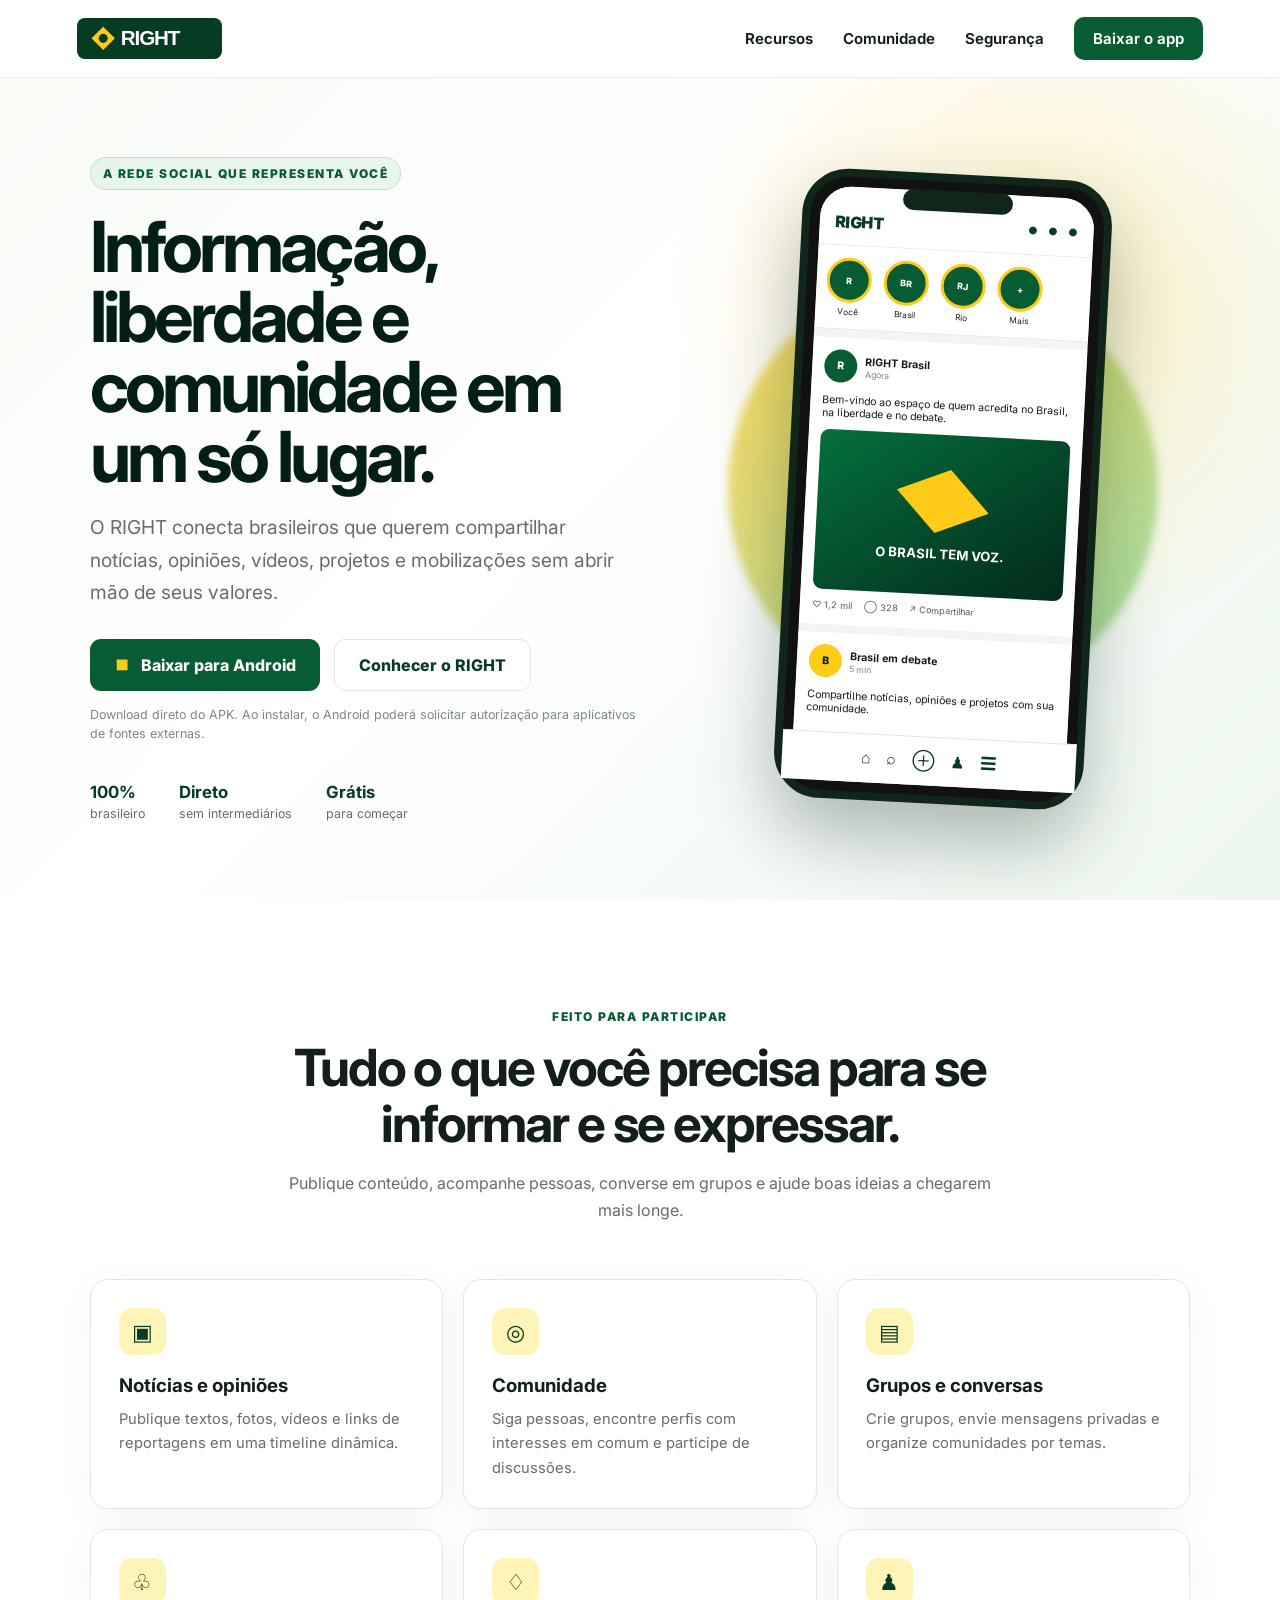
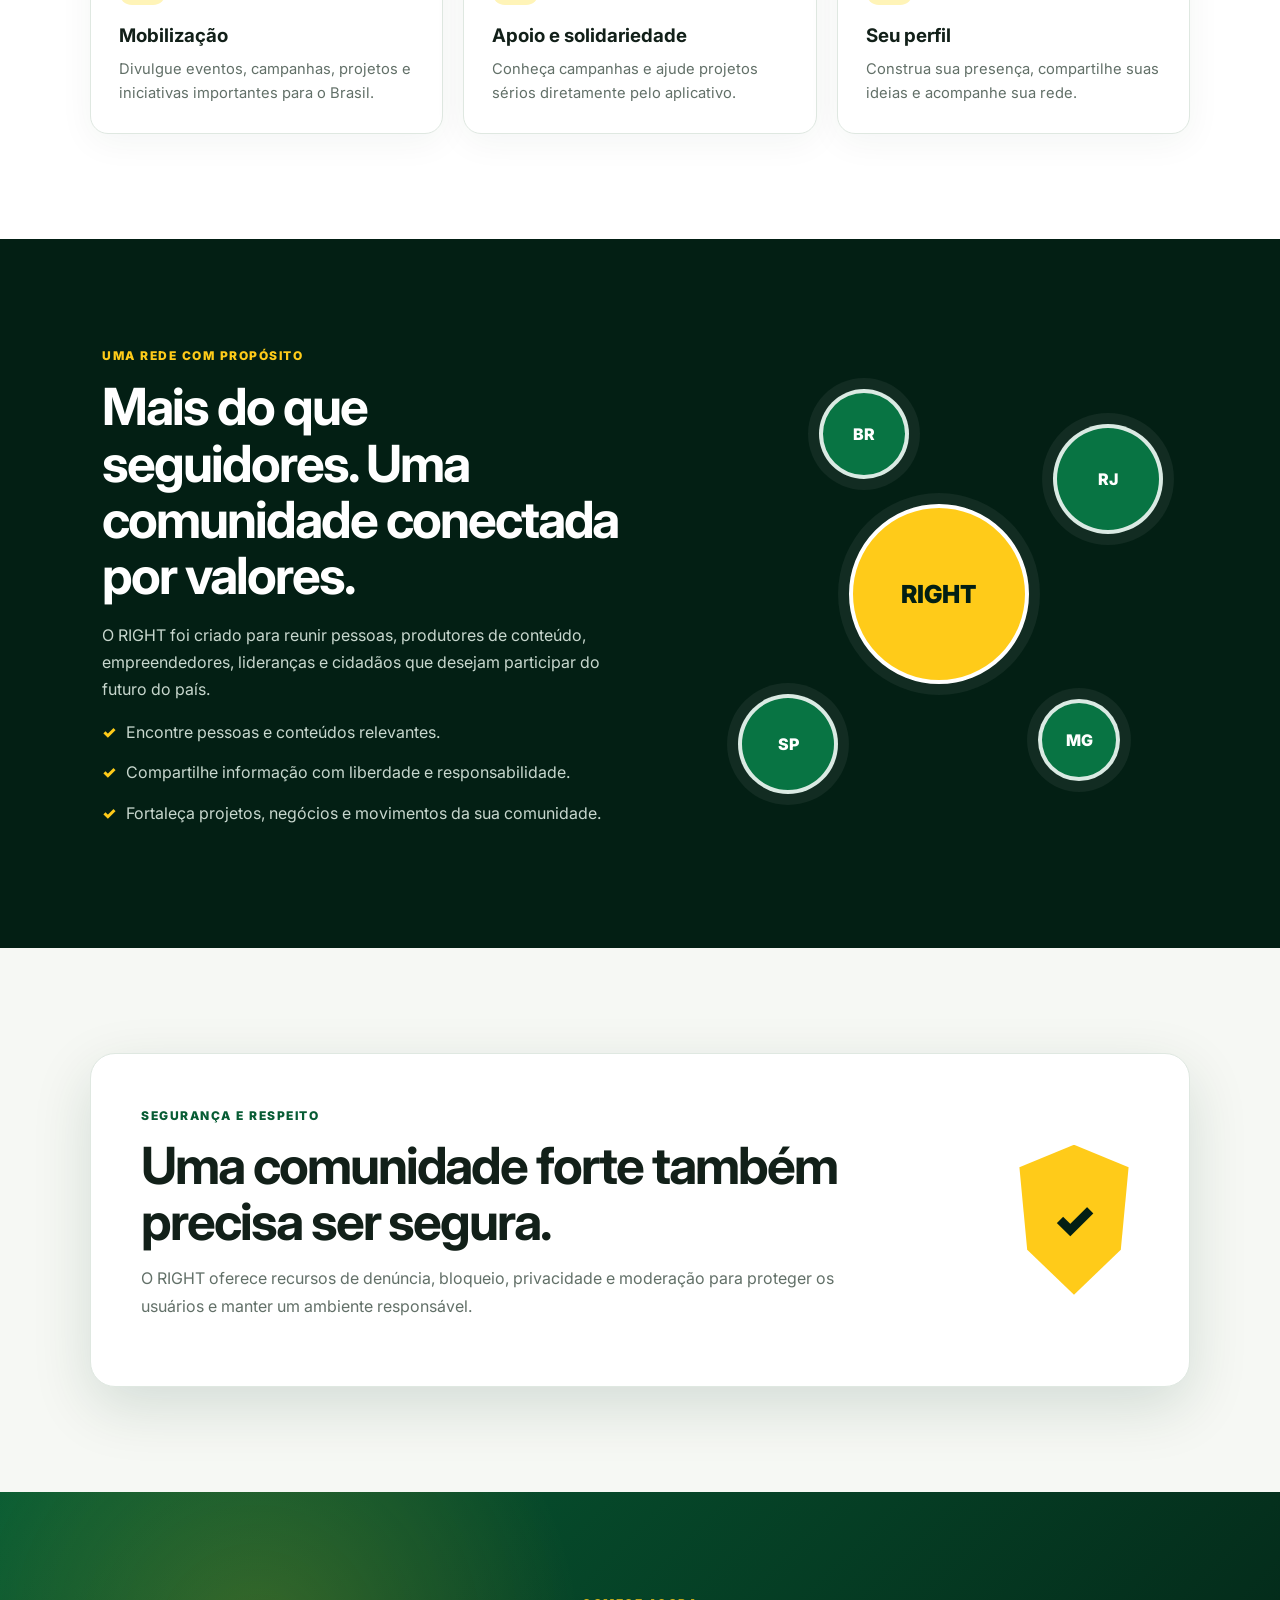
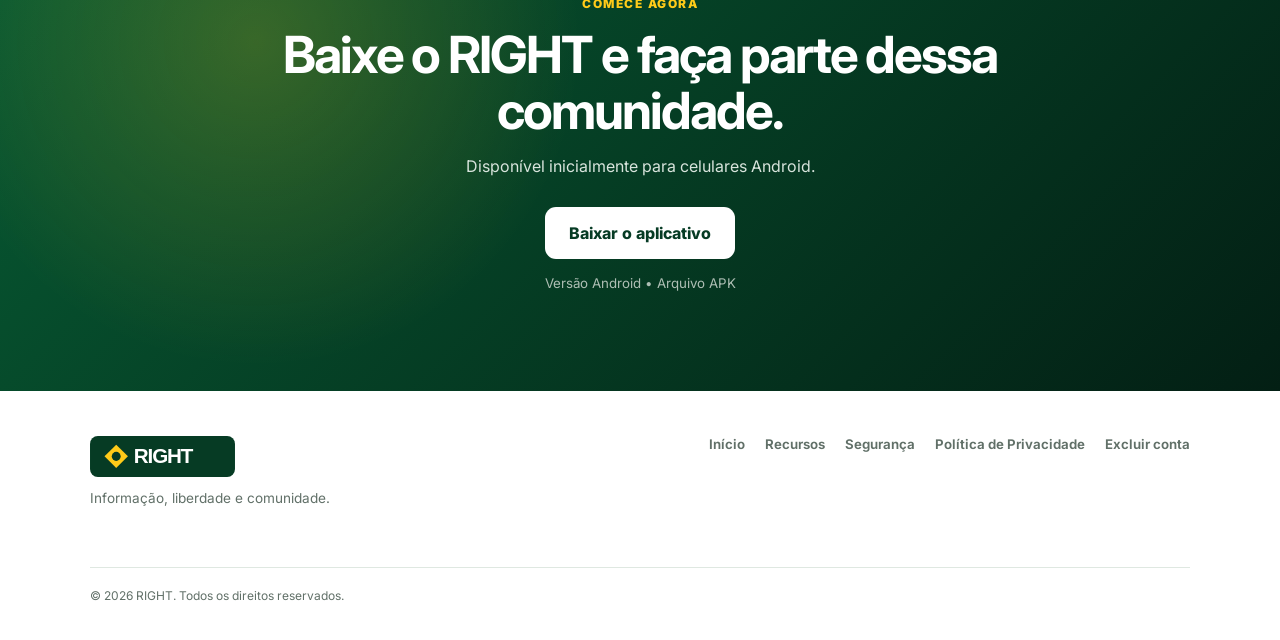
==== index.html @ 095d3797 "Add files via upload" ====
<!DOCTYPE html>
<html lang="pt-BR">
<head>
  <meta charset="UTF-8">
  <meta name="viewport" content="width=device-width, initial-scale=1.0">
  <meta name="description" content="RIGHT — rede social brasileira para informação, opinião, comunidade e liberdade.">
  <meta name="theme-color" content="#063b24">
  <title>RIGHT — A rede social da direita brasileira</title>
  <link rel="icon" href="assets/favicon.svg" type="image/svg+xml">
  <link rel="stylesheet" href="style.css">
</head>
<body>
  <header class="header">
    <a class="brand" href="#inicio" aria-label="Página inicial do RIGHT">
      <img src="assets/logo-right.svg" alt="RIGHT">
    </a>

    <button class="menu-button" id="menuButton" aria-label="Abrir menu" aria-expanded="false">
      <span></span><span></span><span></span>
    </button>

    <nav class="nav" id="mainNav">
      <a href="#recursos">Recursos</a>
      <a href="#comunidade">Comunidade</a>
      <a href="#seguranca">Segurança</a>
      <a href="#baixar" class="nav-download">Baixar o app</a>
    </nav>
  </header>

  <main>
    <section class="hero" id="inicio">
      <div class="hero-content">
        <div class="tag">A rede social que representa você</div>
        <h1>Informação, liberdade e comunidade em um só lugar.</h1>
        <p>
          O RIGHT conecta brasileiros que querem compartilhar notícias,
          opiniões, vídeos, projetos e mobilizações sem abrir mão de seus valores.
        </p>

        <div class="hero-actions">
          <a class="button button-primary" href="downloads/right.apk" download>
            <span class="android-icon">◆</span>
            Baixar para Android
          </a>
          <a class="button button-secondary" href="#recursos">Conhecer o RIGHT</a>
        </div>

        <p class="download-note">
          Download direto do APK. Ao instalar, o Android poderá solicitar autorização
          para aplicativos de fontes externas.
        </p>

        <div class="hero-stats">
          <div><strong>100%</strong><span>brasileiro</span></div>
          <div><strong>Direto</strong><span>sem intermediários</span></div>
          <div><strong>Grátis</strong><span>para começar</span></div>
        </div>
      </div>

      <div class="phone-area" aria-label="Prévia do aplicativo RIGHT">
        <div class="glow"></div>
        <div class="phone">
          <div class="phone-top"></div>
          <div class="app-screen">
            <div class="app-header">
              <span class="mini-logo">RIGHT</span>
              <span>●　●　●</span>
            </div>

            <div class="story-row">
              <div><span>R</span><small>Você</small></div>
              <div><span>BR</span><small>Brasil</small></div>
              <div><span>RJ</span><small>Rio</small></div>
              <div><span>+</span><small>Mais</small></div>
            </div>

            <article class="post">
              <div class="post-user">
                <div class="avatar">R</div>
                <div><b>RIGHT Brasil</b><small>Agora</small></div>
              </div>
              <p>Bem-vindo ao espaço de quem acredita no Brasil, na liberdade e no debate.</p>
              <div class="post-image">
                <div class="flag-shape"></div>
                <b>O BRASIL TEM VOZ.</b>
              </div>
              <div class="post-actions">♡ 1,2 mil　 ◯ 328　 ↗ Compartilhar</div>
            </article>

            <article class="post small-post">
              <div class="post-user">
                <div class="avatar yellow">B</div>
                <div><b>Brasil em debate</b><small>5 min</small></div>
              </div>
              <p>Compartilhe notícias, opiniões e projetos com sua comunidade.</p>
            </article>

            <div class="bottom-nav">⌂　⌕　⊕　♟　☰</div>
          </div>
        </div>
      </div>
    </section>

    <section class="section intro" id="recursos">
      <span class="eyebrow">FEITO PARA PARTICIPAR</span>
      <h2>Tudo o que você precisa para se informar e se expressar.</h2>
      <p class="section-lead">
        Publique conteúdo, acompanhe pessoas, converse em grupos e ajude boas ideias
        a chegarem mais longe.
      </p>

      <div class="feature-grid">
        <article class="feature-card">
          <div class="feature-icon">▣</div>
          <h3>Notícias e opiniões</h3>
          <p>Publique textos, fotos, vídeos e links de reportagens em uma timeline dinâmica.</p>
        </article>

        <article class="feature-card">
          <div class="feature-icon">◎</div>
          <h3>Comunidade</h3>
          <p>Siga pessoas, encontre perfis com interesses em comum e participe de discussões.</p>
        </article>

        <article class="feature-card">
          <div class="feature-icon">▤</div>
          <h3>Grupos e conversas</h3>
          <p>Crie grupos, envie mensagens privadas e organize comunidades por temas.</p>
        </article>

        <article class="feature-card">
          <div class="feature-icon">♧</div>
          <h3>Mobilização</h3>
          <p>Divulgue eventos, campanhas, projetos e iniciativas importantes para o Brasil.</p>
        </article>

        <article class="feature-card">
          <div class="feature-icon">♢</div>
          <h3>Apoio e solidariedade</h3>
          <p>Conheça campanhas e ajude projetos sérios diretamente pelo aplicativo.</p>
        </article>

        <article class="feature-card">
          <div class="feature-icon">♟</div>
          <h3>Seu perfil</h3>
          <p>Construa sua presença, compartilhe suas ideias e acompanhe sua rede.</p>
        </article>
      </div>
    </section>

    <section class="community-section" id="comunidade">
      <div class="community-copy">
        <span class="eyebrow light">UMA REDE COM PROPÓSITO</span>
        <h2>Mais do que seguidores. Uma comunidade conectada por valores.</h2>
        <p>
          O RIGHT foi criado para reunir pessoas, produtores de conteúdo,
          empreendedores, lideranças e cidadãos que desejam participar do futuro do país.
        </p>
        <ul>
          <li>Encontre pessoas e conteúdos relevantes.</li>
          <li>Compartilhe informação com liberdade e responsabilidade.</li>
          <li>Fortaleça projetos, negócios e movimentos da sua comunidade.</li>
        </ul>
      </div>

      <div class="community-art">
        <div class="circle circle-1">BR</div>
        <div class="circle circle-2">RJ</div>
        <div class="circle circle-3">SP</div>
        <div class="circle circle-4">MG</div>
        <div class="circle circle-main">RIGHT</div>
      </div>
    </section>

    <section class="section safety" id="seguranca">
      <div class="safety-box">
        <div>
          <span class="eyebrow">SEGURANÇA E RESPEITO</span>
          <h2>Uma comunidade forte também precisa ser segura.</h2>
          <p>
            O RIGHT oferece recursos de denúncia, bloqueio, privacidade e moderação
            para proteger os usuários e manter um ambiente responsável.
          </p>
        </div>
        <div class="shield">✓</div>
      </div>
    </section>

    <section class="download-section" id="baixar">
      <div class="download-content">
        <span class="eyebrow light">COMECE AGORA</span>
        <h2>Baixe o RIGHT e faça parte dessa comunidade.</h2>
        <p>Disponível inicialmente para celulares Android.</p>
        <a class="button button-white" href="downloads/right.apk" download>
          Baixar o aplicativo
        </a>
        <small>Versão Android • Arquivo APK</small>
      </div>
    </section>
  </main>

  <footer>
    <div class="footer-brand">
      <img src="assets/logo-right.svg" alt="RIGHT">
      <p>Informação, liberdade e comunidade.</p>
    </div>

    <div class="footer-links">
      <a href="#inicio">Início</a>
      <a href="#recursos">Recursos</a>
      <a href="#seguranca">Segurança</a>
      <a href="politica-de-privacidade.html">Política de Privacidade</a>
      <a href="excluir-conta.html">Excluir conta</a>
    </div>

    <p class="copyright">© <span id="year"></span> RIGHT. Todos os direitos reservados.</p>
  </footer>

  <script src="script.js"></script>
</body>
</html>
---- style.css ----
@import url('https://fonts.googleapis.com/css2?family=Inter:wght@400;500;600;700;800;900&display=swap');

:root {
  --green-950: #031f14;
  --green-900: #063b24;
  --green-800: #075c34;
  --green-700: #087443;
  --green-500: #16a05d;
  --yellow: #ffcb19;
  --yellow-soft: #fff4b8;
  --white: #ffffff;
  --off-white: #f6f8f4;
  --text: #122019;
  --muted: #627068;
  --border: #dfe8e1;
  --shadow: 0 20px 60px rgba(3, 59, 36, .14);
}

* { box-sizing: border-box; }

html {
  scroll-behavior: smooth;
  scroll-padding-top: 78px;
}

body {
  margin: 0;
  font-family: 'Inter', Arial, sans-serif;
  color: var(--text);
  background: var(--white);
}

a { color: inherit; text-decoration: none; }

.header {
  height: 78px;
  padding: 0 clamp(22px, 6vw, 90px);
  display: flex;
  align-items: center;
  justify-content: space-between;
  background: rgba(255,255,255,.94);
  backdrop-filter: blur(14px);
  border-bottom: 1px solid rgba(6,59,36,.08);
  position: sticky;
  top: 0;
  z-index: 30;
}

.brand img, .footer-brand img {
  display: block;
  width: 145px;
  height: auto;
}

.nav {
  display: flex;
  align-items: center;
  gap: 30px;
  font-size: .94rem;
  font-weight: 650;
}

.nav a:hover { color: var(--green-700); }

.nav-download {
  padding: 12px 19px;
  border-radius: 10px;
  background: var(--green-800);
  color: white !important;
}

.menu-button {
  display: none;
  border: 0;
  background: transparent;
  padding: 8px;
}

.menu-button span {
  width: 25px;
  height: 3px;
  margin: 4px;
  display: block;
  border-radius: 3px;
  background: var(--green-900);
}

.hero {
  min-height: calc(100vh - 78px);
  padding: 75px clamp(22px, 7vw, 110px);
  display: grid;
  grid-template-columns: 1.05fr .95fr;
  align-items: center;
  gap: 60px;
  overflow: hidden;
  background:
    radial-gradient(circle at 80% 28%, rgba(255,203,25,.24), transparent 30%),
    linear-gradient(135deg, #f8fbf6 0%, #ffffff 45%, #edf7ef 100%);
}

.tag, .eyebrow {
  display: inline-flex;
  color: var(--green-800);
  font-size: .75rem;
  font-weight: 850;
  letter-spacing: 1.5px;
  text-transform: uppercase;
}

.tag {
  padding: 8px 12px;
  border: 1px solid rgba(8,116,67,.16);
  border-radius: 999px;
  background: rgba(22,160,93,.08);
}

.hero h1 {
  max-width: 720px;
  margin: 22px 0 20px;
  font-size: clamp(2.7rem, 5.5vw, 5rem);
  line-height: .99;
  letter-spacing: -.055em;
  color: var(--green-950);
}

.hero-content > p {
  max-width: 650px;
  font-size: clamp(1rem, 1.5vw, 1.2rem);
  line-height: 1.7;
  color: var(--muted);
}

.hero-actions {
  display: flex;
  gap: 14px;
  flex-wrap: wrap;
  margin-top: 30px;
}

.button {
  min-height: 52px;
  padding: 0 24px;
  display: inline-flex;
  align-items: center;
  justify-content: center;
  gap: 10px;
  border-radius: 11px;
  font-weight: 780;
  transition: transform .2s, box-shadow .2s, background .2s;
}

.button:hover {
  transform: translateY(-2px);
  box-shadow: 0 10px 25px rgba(3,59,36,.18);
}

.button-primary {
  background: var(--green-800);
  color: white;
}

.button-secondary {
  border: 1px solid var(--border);
  background: white;
  color: var(--green-900);
}

.button-white {
  margin-top: 15px;
  color: var(--green-900);
  background: white;
}

.android-icon {
  color: var(--yellow);
  transform: rotate(45deg);
}

.download-note {
  margin-top: 15px;
  font-size: .78rem !important;
  line-height: 1.5 !important;
  color: #7d8982 !important;
}

.hero-stats {
  margin-top: 38px;
  display: flex;
  gap: 34px;
}

.hero-stats div {
  display: flex;
  flex-direction: column;
  gap: 4px;
}

.hero-stats strong {
  font-size: 1.05rem;
  color: var(--green-900);
}

.hero-stats span {
  font-size: .78rem;
  color: var(--muted);
}

.phone-area {
  min-height: 580px;
  display: flex;
  align-items: center;
  justify-content: center;
  position: relative;
}

.glow {
  width: 430px;
  height: 430px;
  position: absolute;
  border-radius: 50%;
  background: linear-gradient(135deg, var(--yellow), #7bd486);
  filter: blur(4px);
  opacity: .68;
}

.phone {
  width: min(310px, 76vw);
  height: 630px;
  position: relative;
  padding: 10px;
  border: 8px solid #10261b;
  border-radius: 46px;
  background: #111;
  box-shadow: 0 35px 75px rgba(3,31,20,.3);
  transform: rotate(3deg);
}

.phone-top {
  width: 110px;
  height: 21px;
  position: absolute;
  top: 9px;
  left: 50%;
  z-index: 4;
  transform: translateX(-50%);
  border-radius: 20px;
  background: #10261b;
}

.app-screen {
  height: 100%;
  overflow: hidden;
  border-radius: 31px;
  background: #f2f5f2;
}

.app-header {
  height: 59px;
  padding: 22px 15px 10px;
  display: flex;
  justify-content: space-between;
  align-items: center;
  color: var(--green-900);
  background: white;
  border-bottom: 1px solid #e7ece8;
  font-size: .65rem;
}

.mini-logo {
  font-size: 1rem;
  font-weight: 900;
  letter-spacing: -.5px;
}

.story-row {
  padding: 12px 10px;
  display: flex;
  gap: 12px;
  background: white;
  border-bottom: 1px solid #e4eae5;
}

.story-row div {
  display: flex;
  align-items: center;
  flex-direction: column;
  gap: 4px;
  font-size: .55rem;
}

.story-row span {
  width: 45px;
  height: 45px;
  display: grid;
  place-items: center;
  border: 3px solid var(--yellow);
  border-radius: 50%;
  color: white;
  background: var(--green-800);
  font-weight: 800;
}

.story-row small { font-size: .52rem; }

.post {
  margin-top: 8px;
  padding: 12px;
  background: white;
  font-size: .66rem;
}

.post-user {
  display: flex;
  align-items: center;
  gap: 8px;
}

.post-user > div:last-child {
  display: flex;
  flex-direction: column;
}

.post-user small { color: #7c8981; }

.avatar {
  width: 33px;
  height: 33px;
  display: grid;
  place-items: center;
  border-radius: 50%;
  color: white;
  background: var(--green-800);
  font-weight: 800;
}

.avatar.yellow {
  color: var(--green-950);
  background: var(--yellow);
}

.post-image {
  min-height: 160px;
  padding: 18px;
  display: flex;
  justify-content: center;
  align-items: center;
  flex-direction: column;
  border-radius: 9px;
  color: white;
  background: linear-gradient(145deg, #04703d, #03291a);
  overflow: hidden;
}

.post-image b { margin-top: 12px; font-size: .82rem; }

.flag-shape {
  width: 95px;
  height: 65px;
  transform: rotate(12deg);
  background: var(--yellow);
  clip-path: polygon(50% 0%, 100% 50%, 50% 100%, 0% 50%);
}

.post-actions {
  margin-top: 10px;
  color: #526159;
  font-size: .57rem;
}

.small-post { padding-bottom: 20px; }

.bottom-nav {
  width: 100%;
  position: absolute;
  bottom: 10px;
  left: 0;
  padding: 13px 25px;
  color: var(--green-900);
  background: white;
  border-top: 1px solid #e0e7e2;
  text-align: center;
}

.section {
  padding: 105px clamp(22px, 7vw, 110px);
}

.intro { text-align: center; }

.section h2, .community-section h2, .download-section h2 {
  margin: 14px auto 18px;
  max-width: 820px;
  font-size: clamp(2rem, 4vw, 3.4rem);
  line-height: 1.1;
  letter-spacing: -.04em;
}

.section-lead {
  max-width: 710px;
  margin: 0 auto;
  color: var(--muted);
  line-height: 1.7;
}

.feature-grid {
  max-width: 1200px;
  margin: 55px auto 0;
  display: grid;
  grid-template-columns: repeat(3, 1fr);
  gap: 20px;
  text-align: left;
}

.feature-card {
  padding: 28px;
  border: 1px solid var(--border);
  border-radius: 18px;
  background: white;
  box-shadow: 0 8px 35px rgba(3,59,36,.05);
}

.feature-card:hover {
  transform: translateY(-4px);
  box-shadow: var(--shadow);
  transition: .2s;
}

.feature-icon {
  width: 47px;
  height: 47px;
  display: grid;
  place-items: center;
  border-radius: 13px;
  color: var(--green-900);
  background: var(--yellow-soft);
  font-size: 1.4rem;
}

.feature-card h3 { margin: 19px 0 10px; }

.feature-card p {
  margin: 0;
  color: var(--muted);
  line-height: 1.65;
  font-size: .92rem;
}

.community-section {
  padding: 105px clamp(22px, 8vw, 130px);
  display: grid;
  grid-template-columns: 1.05fr .95fr;
  align-items: center;
  gap: 70px;
  color: white;
  background: var(--green-950);
}

.eyebrow.light { color: var(--yellow); }

.community-section h2 { margin-left: 0; }

.community-copy p, .community-copy li {
  color: #c8d7ce;
  line-height: 1.7;
}

.community-copy ul {
  padding: 0;
  list-style: none;
}

.community-copy li {
  margin: 13px 0;
}

.community-copy li::before {
  content: "✓";
  margin-right: 10px;
  color: var(--yellow);
  font-weight: 900;
}

.community-art {
  min-height: 430px;
  position: relative;
}

.circle {
  position: absolute;
  display: grid;
  place-items: center;
  border: 4px solid rgba(255,255,255,.85);
  border-radius: 50%;
  color: white;
  background: var(--green-700);
  box-shadow: 0 0 0 11px rgba(255,255,255,.06);
  font-weight: 850;
}

.circle-main {
  width: 180px;
  height: 180px;
  top: 125px;
  left: calc(50% - 90px);
  color: var(--green-950);
  background: var(--yellow);
  font-size: 1.55rem;
  border-color: white;
}

.circle-1 { width: 90px; height: 90px; top: 10px; left: 25%; }
.circle-2 { width: 110px; height: 110px; top: 45px; right: 3%; }
.circle-3 { width: 100px; height: 100px; bottom: 15px; left: 8%; }
.circle-4 { width: 82px; height: 82px; bottom: 28px; right: 12%; }

.safety { background: var(--off-white); }

.safety-box {
  max-width: 1100px;
  margin: auto;
  padding: 50px;
  display: grid;
  grid-template-columns: 1fr auto;
  gap: 50px;
  align-items: center;
  border: 1px solid var(--border);
  border-radius: 25px;
  background: white;
  box-shadow: var(--shadow);
}

.safety-box h2 {
  margin: 13px 0;
  max-width: 700px;
}

.safety-box p {
  max-width: 720px;
  color: var(--muted);
  line-height: 1.7;
}

.shield {
  width: 130px;
  height: 150px;
  display: grid;
  place-items: center;
  color: var(--green-950);
  background: var(--yellow);
  font-size: 3rem;
  font-weight: 900;
  clip-path: polygon(50% 0%, 92% 15%, 86% 70%, 50% 100%, 14% 70%, 8% 15%);
}

.download-section {
  padding: 100px 22px;
  text-align: center;
  color: white;
  background:
    radial-gradient(circle at 20% 30%, rgba(255,203,25,.20), transparent 30%),
    linear-gradient(135deg, var(--green-800), var(--green-950));
}

.download-section p { color: #d8e4dc; }

.download-content small {
  display: block;
  margin-top: 16px;
  color: #aebeb4;
}

footer {
  padding: 45px clamp(22px, 7vw, 110px) 25px;
  display: grid;
  grid-template-columns: 1fr auto;
  align-items: start;
  gap: 35px;
  color: #617068;
  background: white;
}

.footer-brand p { font-size: .85rem; }

.footer-links {
  display: flex;
  gap: 20px;
  flex-wrap: wrap;
  font-size: .83rem;
  font-weight: 650;
}

.copyright {
  grid-column: 1 / -1;
  padding-top: 20px;
  border-top: 1px solid var(--border);
  font-size: .75rem;
}

.legal-page {
  min-height: calc(100vh - 78px);
  padding: 70px clamp(22px, 15vw, 240px);
  line-height: 1.75;
}

.legal-page h1 {
  color: var(--green-900);
  font-size: clamp(2rem, 5vw, 3.2rem);
}

.legal-page h2 { margin-top: 35px; }
.legal-page p, .legal-page li { color: #536159; }

@media (max-width: 900px) {
  .menu-button { display: block; }

  .nav {
    display: none;
    position: absolute;
    top: 77px;
    left: 0;
    right: 0;
    padding: 22px;
    flex-direction: column;
    align-items: stretch;
    gap: 16px;
    background: white;
    border-bottom: 1px solid var(--border);
    box-shadow: 0 12px 25px rgba(3,59,36,.08);
  }

  .nav.open { display: flex; }

  .hero {
    grid-template-columns: 1fr;
    padding-top: 55px;
    text-align: center;
  }

  .hero h1, .hero-content > p { margin-left: auto; margin-right: auto; }
  .hero-actions, .hero-stats { justify-content: center; }

  .phone-area { min-height: 690px; }

  .feature-grid { grid-template-columns: repeat(2, 1fr); }

  .community-section {
    grid-template-columns: 1fr;
    text-align: center;
  }

  .community-section h2 { margin-left: auto; }
  .community-copy ul { display: inline-block; text-align: left; }
  .community-art { width: min(500px, 100%); margin: auto; }
}

@media (max-width: 600px) {
  .header { height: 70px; padding: 0 18px; }
  .brand img { width: 125px; }
  .nav { top: 69px; }

  .hero {
    min-height: auto;
    padding: 50px 20px 70px;
  }

  .hero h1 { font-size: 2.65rem; }
  .hero-actions { flex-direction: column; }
  .button { width: 100%; }

  .hero-stats { gap: 17px; }
  .hero-stats span { font-size: .68rem; }

  .phone-area { min-height: 620px; }
  .phone { height: 585px; }

  .section { padding: 75px 20px; }
  .feature-grid { grid-template-columns: 1fr; }

  .community-section { padding: 75px 20px; }
  .community-art { min-height: 360px; }
  .circle-main { width: 145px; height: 145px; left: calc(50% - 72px); }
  .circle-2 { right: 0; }
  .circle-3 { left: 0; }

  .safety-box {
    padding: 30px 24px;
    grid-template-columns: 1fr;
    text-align: center;
  }

  .shield { margin: auto; }

  footer { grid-template-columns: 1fr; text-align: center; }
  .footer-brand img { margin: auto; }
  .footer-links { justify-content: center; }
}
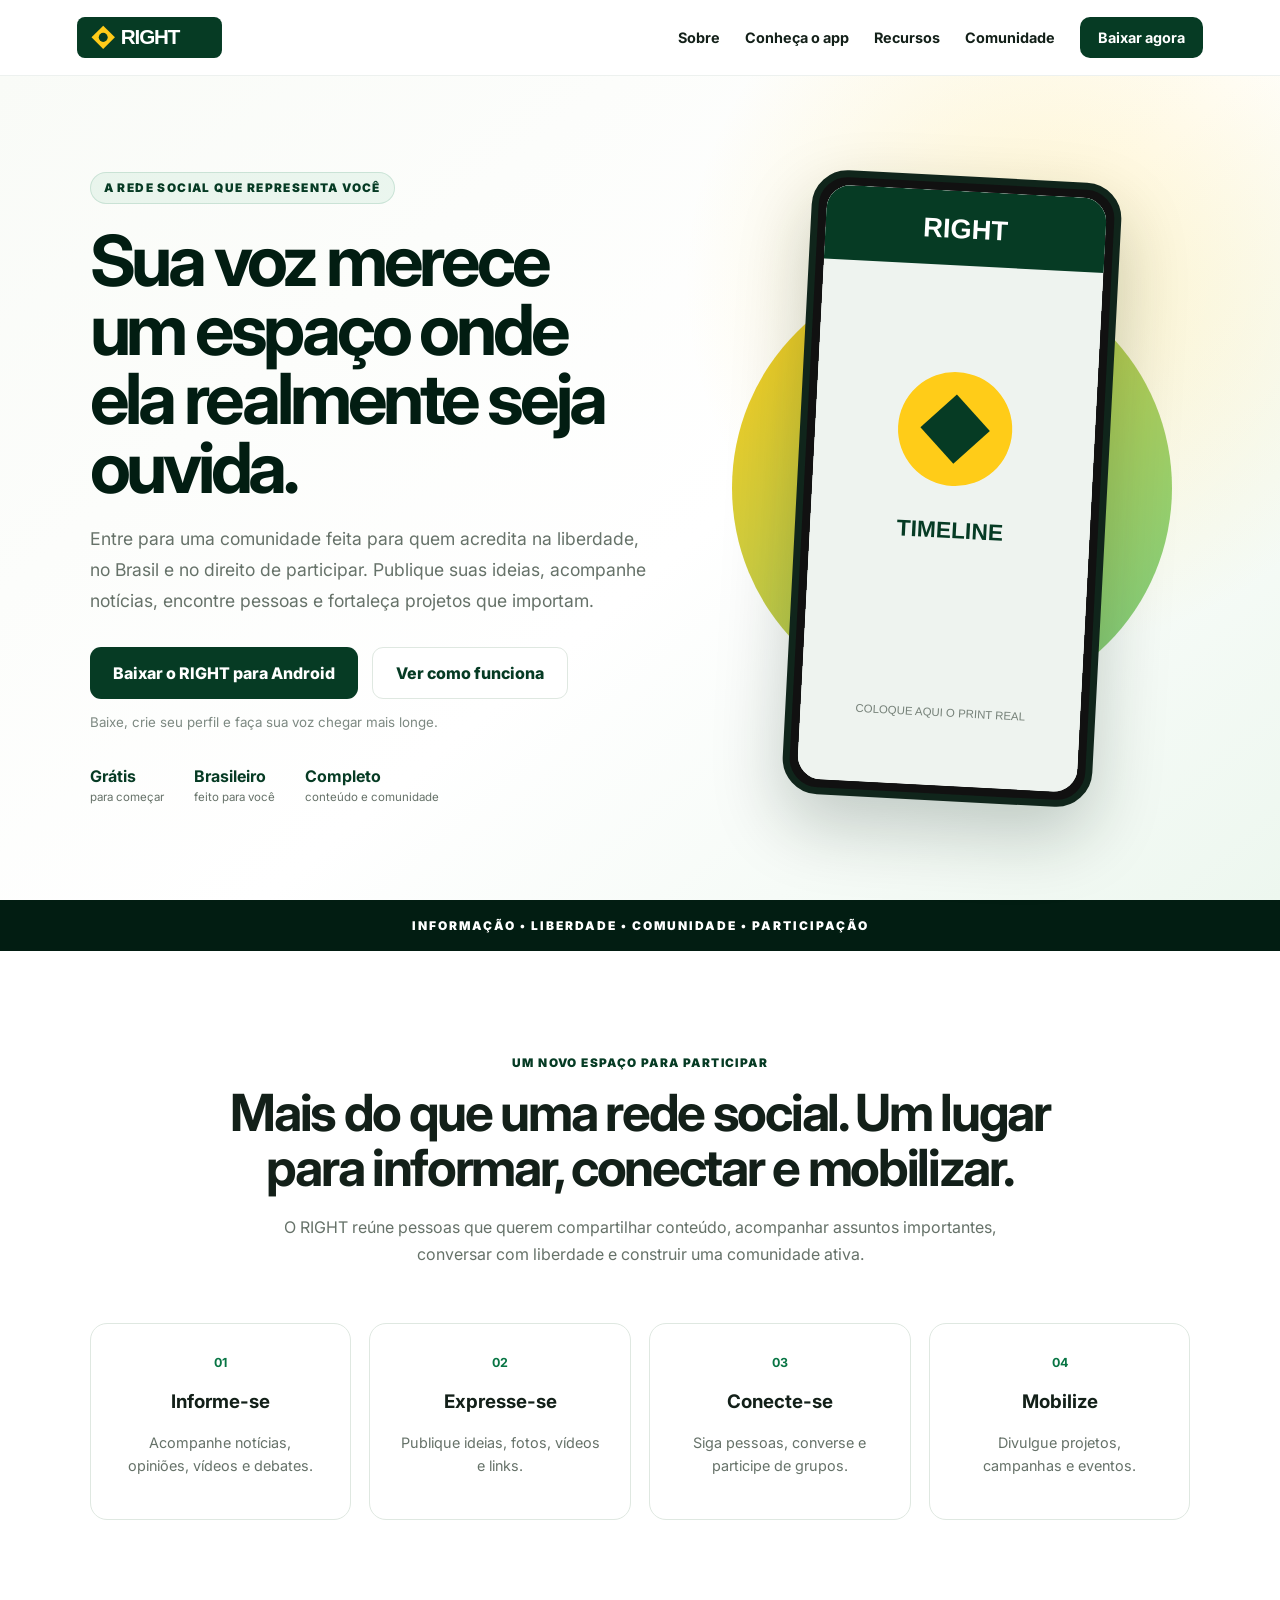
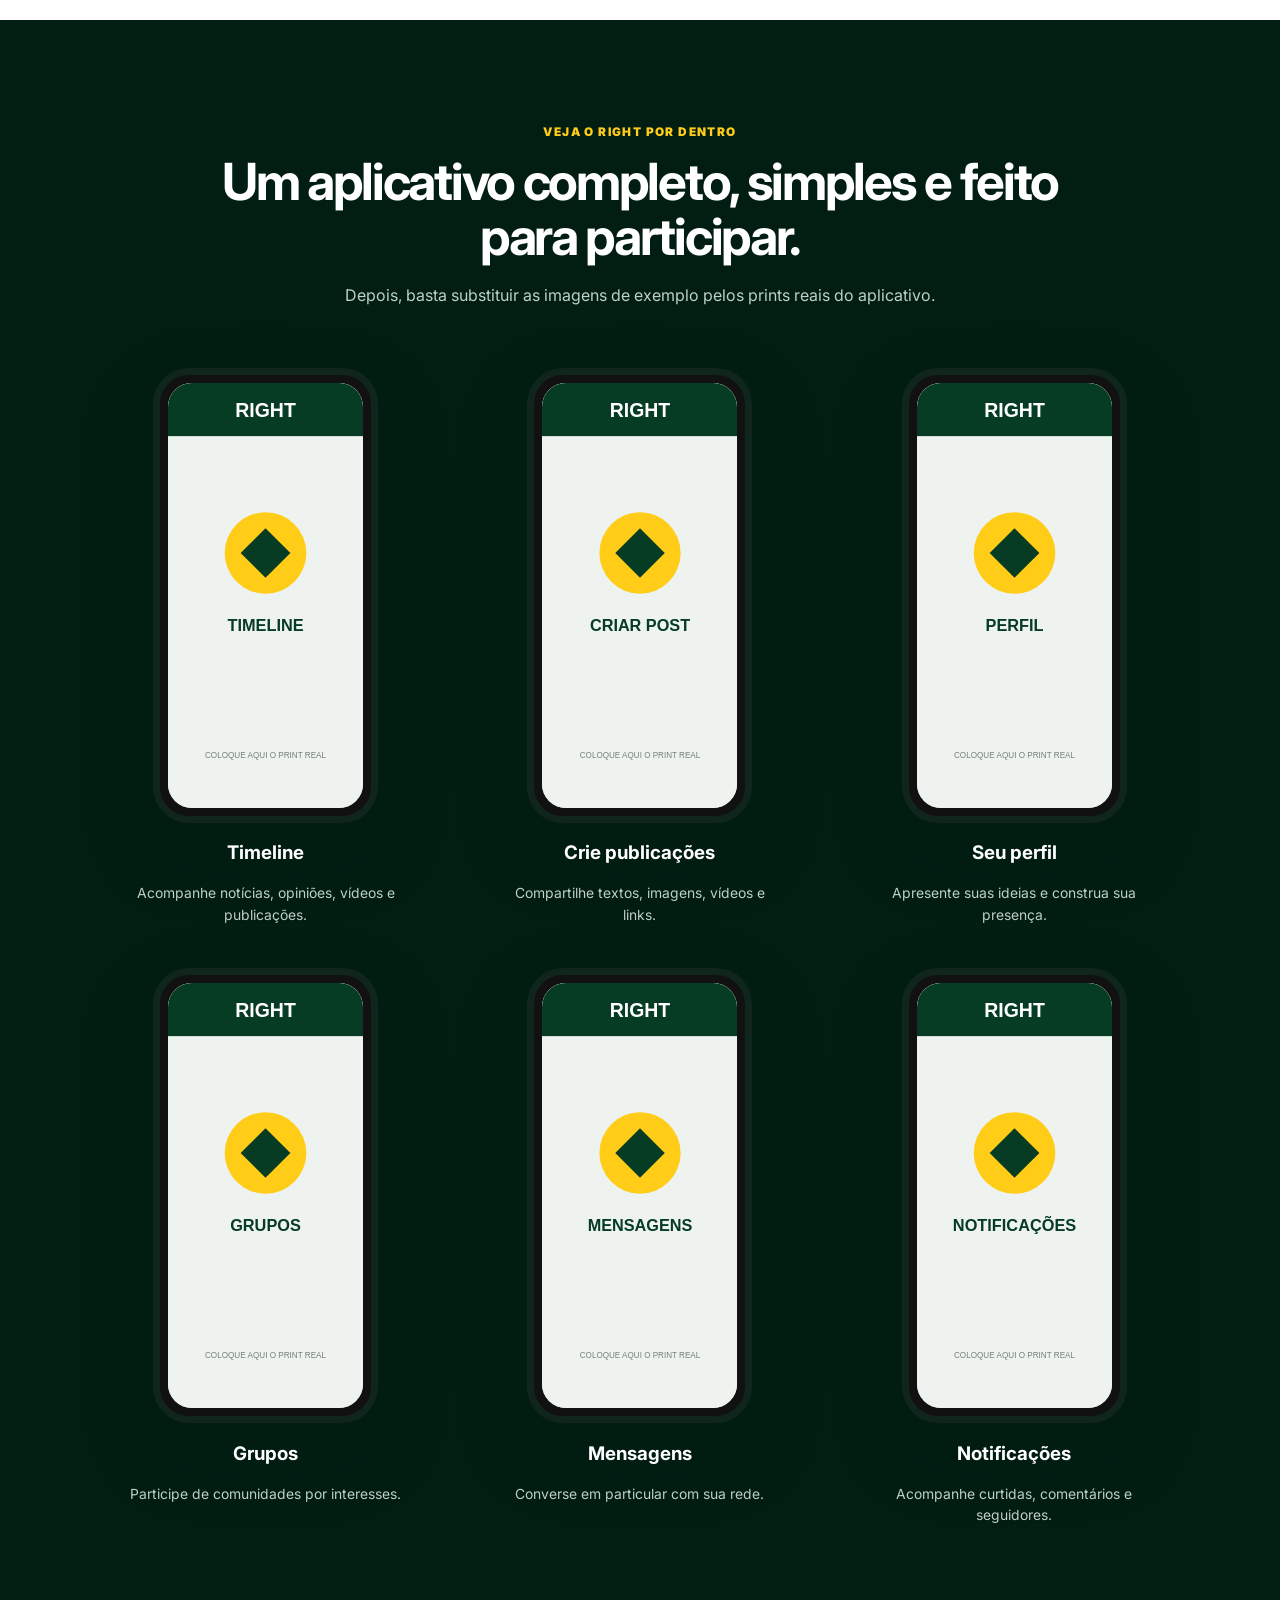
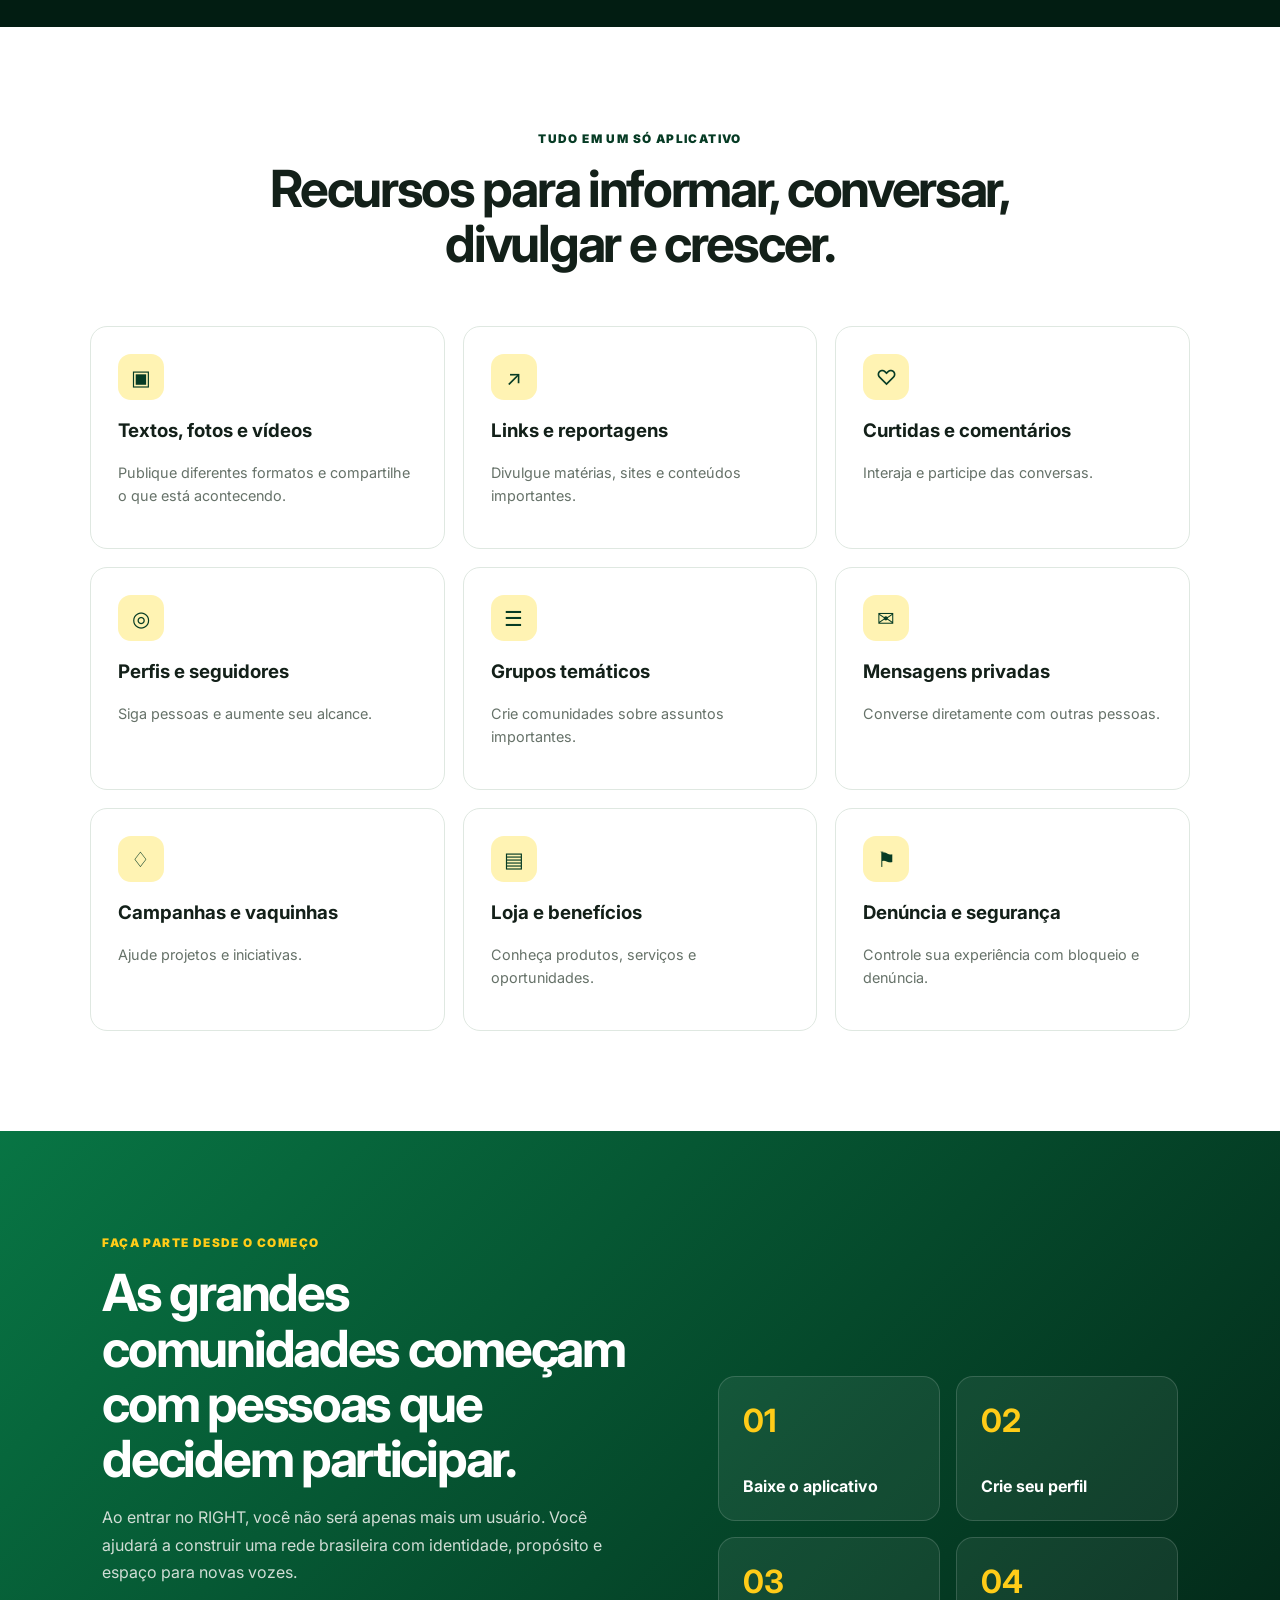
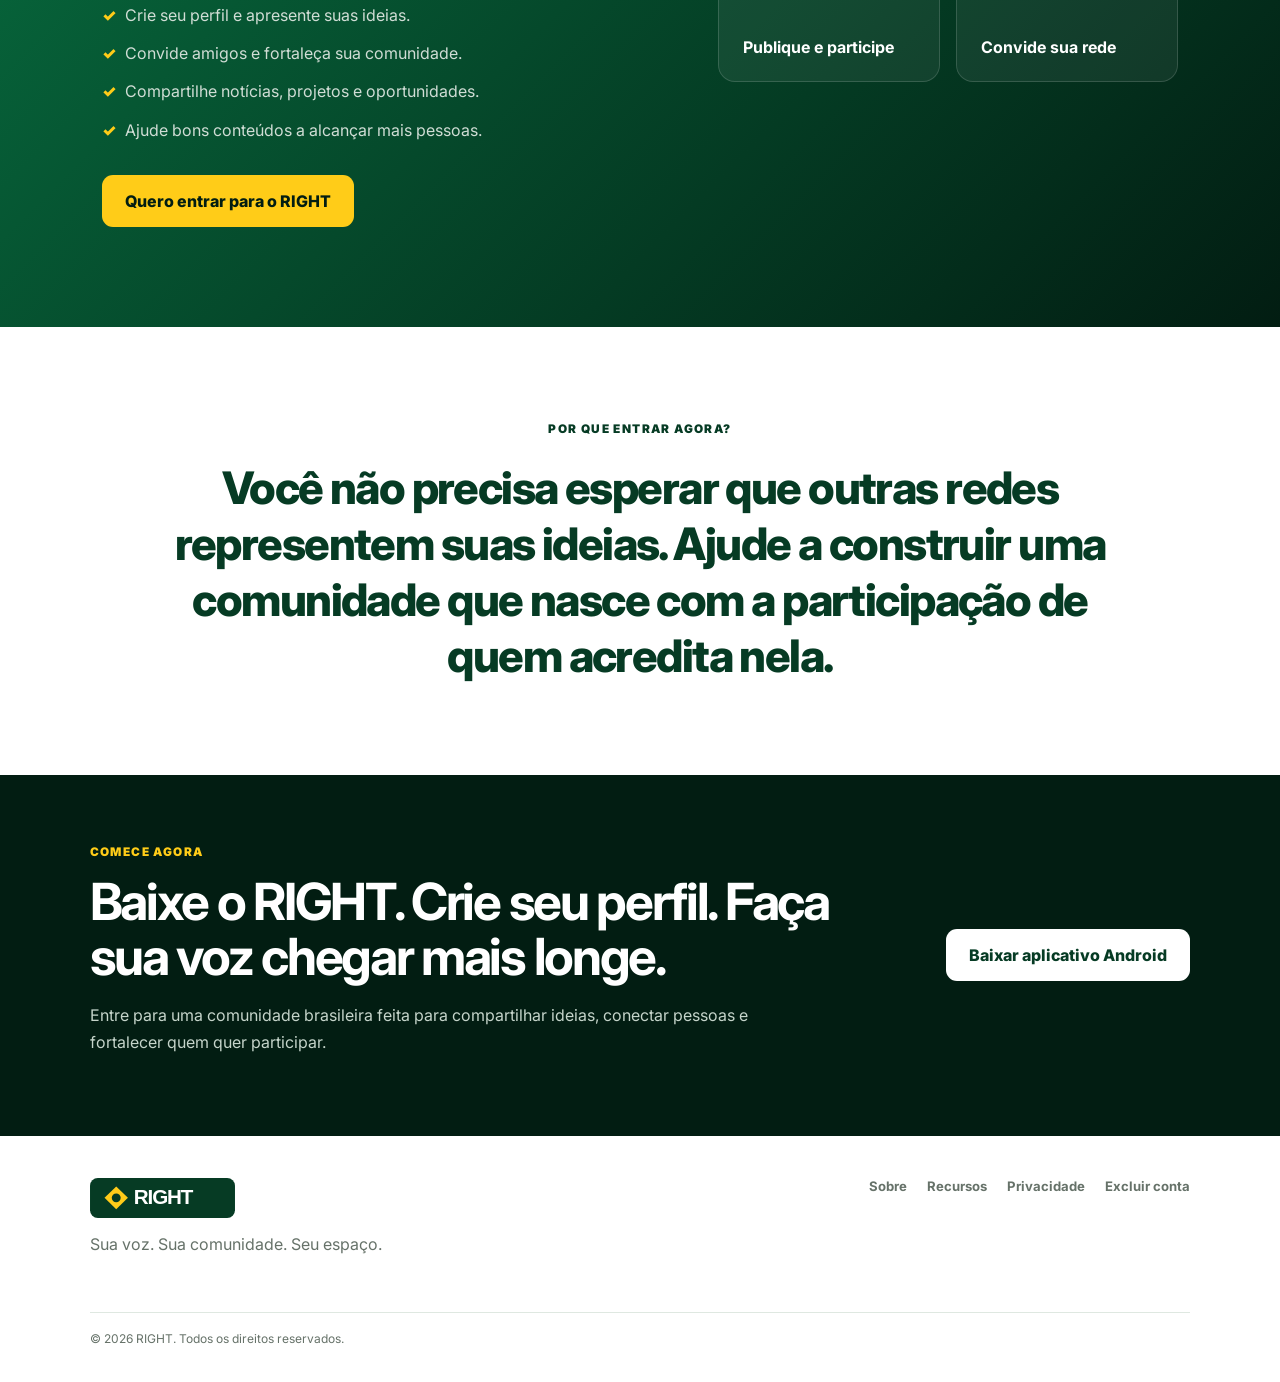
==== commit f7d2bf63: "Add files via upload" ====
--- a/index.html
+++ b/index.html
@@ -1,221 +1 @@
-<!DOCTYPE html>
-<html lang="pt-BR">
-<head>
-  <meta charset="UTF-8">
-  <meta name="viewport" content="width=device-width, initial-scale=1.0">
-  <meta name="description" content="RIGHT — rede social brasileira para informação, opinião, comunidade e liberdade.">
-  <meta name="theme-color" content="#063b24">
-  <title>RIGHT — A rede social da direita brasileira</title>
-  <link rel="icon" href="assets/favicon.svg" type="image/svg+xml">
-  <link rel="stylesheet" href="style.css">
-</head>
-<body>
-  <header class="header">
-    <a class="brand" href="#inicio" aria-label="Página inicial do RIGHT">
-      <img src="assets/logo-right.svg" alt="RIGHT">
-    </a>
-
-    <button class="menu-button" id="menuButton" aria-label="Abrir menu" aria-expanded="false">
-      <span></span><span></span><span></span>
-    </button>
-
-    <nav class="nav" id="mainNav">
-      <a href="#recursos">Recursos</a>
-      <a href="#comunidade">Comunidade</a>
-      <a href="#seguranca">Segurança</a>
-      <a href="#baixar" class="nav-download">Baixar o app</a>
-    </nav>
-  </header>
-
-  <main>
-    <section class="hero" id="inicio">
-      <div class="hero-content">
-        <div class="tag">A rede social que representa você</div>
-        <h1>Informação, liberdade e comunidade em um só lugar.</h1>
-        <p>
-          O RIGHT conecta brasileiros que querem compartilhar notícias,
-          opiniões, vídeos, projetos e mobilizações sem abrir mão de seus valores.
-        </p>
-
-        <div class="hero-actions">
-          <a class="button button-primary" href="downloads/right.apk" download>
-            <span class="android-icon">◆</span>
-            Baixar para Android
-          </a>
-          <a class="button button-secondary" href="#recursos">Conhecer o RIGHT</a>
-        </div>
-
-        <p class="download-note">
-          Download direto do APK. Ao instalar, o Android poderá solicitar autorização
-          para aplicativos de fontes externas.
-        </p>
-
-        <div class="hero-stats">
-          <div><strong>100%</strong><span>brasileiro</span></div>
-          <div><strong>Direto</strong><span>sem intermediários</span></div>
-          <div><strong>Grátis</strong><span>para começar</span></div>
-        </div>
-      </div>
-
-      <div class="phone-area" aria-label="Prévia do aplicativo RIGHT">
-        <div class="glow"></div>
-        <div class="phone">
-          <div class="phone-top"></div>
-          <div class="app-screen">
-            <div class="app-header">
-              <span class="mini-logo">RIGHT</span>
-              <span>●　●　●</span>
-            </div>
-
-            <div class="story-row">
-              <div><span>R</span><small>Você</small></div>
-              <div><span>BR</span><small>Brasil</small></div>
-              <div><span>RJ</span><small>Rio</small></div>
-              <div><span>+</span><small>Mais</small></div>
-            </div>
-
-            <article class="post">
-              <div class="post-user">
-                <div class="avatar">R</div>
-                <div><b>RIGHT Brasil</b><small>Agora</small></div>
-              </div>
-              <p>Bem-vindo ao espaço de quem acredita no Brasil, na liberdade e no debate.</p>
-              <div class="post-image">
-                <div class="flag-shape"></div>
-                <b>O BRASIL TEM VOZ.</b>
-              </div>
-              <div class="post-actions">♡ 1,2 mil　 ◯ 328　 ↗ Compartilhar</div>
-            </article>
-
-            <article class="post small-post">
-              <div class="post-user">
-                <div class="avatar yellow">B</div>
-                <div><b>Brasil em debate</b><small>5 min</small></div>
-              </div>
-              <p>Compartilhe notícias, opiniões e projetos com sua comunidade.</p>
-            </article>
-
-            <div class="bottom-nav">⌂　⌕　⊕　♟　☰</div>
-          </div>
-        </div>
-      </div>
-    </section>
-
-    <section class="section intro" id="recursos">
-      <span class="eyebrow">FEITO PARA PARTICIPAR</span>
-      <h2>Tudo o que você precisa para se informar e se expressar.</h2>
-      <p class="section-lead">
-        Publique conteúdo, acompanhe pessoas, converse em grupos e ajude boas ideias
-        a chegarem mais longe.
-      </p>
-
-      <div class="feature-grid">
-        <article class="feature-card">
-          <div class="feature-icon">▣</div>
-          <h3>Notícias e opiniões</h3>
-          <p>Publique textos, fotos, vídeos e links de reportagens em uma timeline dinâmica.</p>
-        </article>
-
-        <article class="feature-card">
-          <div class="feature-icon">◎</div>
-          <h3>Comunidade</h3>
-          <p>Siga pessoas, encontre perfis com interesses em comum e participe de discussões.</p>
-        </article>
-
-        <article class="feature-card">
-          <div class="feature-icon">▤</div>
-          <h3>Grupos e conversas</h3>
-          <p>Crie grupos, envie mensagens privadas e organize comunidades por temas.</p>
-        </article>
-
-        <article class="feature-card">
-          <div class="feature-icon">♧</div>
-          <h3>Mobilização</h3>
-          <p>Divulgue eventos, campanhas, projetos e iniciativas importantes para o Brasil.</p>
-        </article>
-
-        <article class="feature-card">
-          <div class="feature-icon">♢</div>
-          <h3>Apoio e solidariedade</h3>
-          <p>Conheça campanhas e ajude projetos sérios diretamente pelo aplicativo.</p>
-        </article>
-
-        <article class="feature-card">
-          <div class="feature-icon">♟</div>
-          <h3>Seu perfil</h3>
-          <p>Construa sua presença, compartilhe suas ideias e acompanhe sua rede.</p>
-        </article>
-      </div>
-    </section>
-
-    <section class="community-section" id="comunidade">
-      <div class="community-copy">
-        <span class="eyebrow light">UMA REDE COM PROPÓSITO</span>
-        <h2>Mais do que seguidores. Uma comunidade conectada por valores.</h2>
-        <p>
-          O RIGHT foi criado para reunir pessoas, produtores de conteúdo,
-          empreendedores, lideranças e cidadãos que desejam participar do futuro do país.
-        </p>
-        <ul>
-          <li>Encontre pessoas e conteúdos relevantes.</li>
-          <li>Compartilhe informação com liberdade e responsabilidade.</li>
-          <li>Fortaleça projetos, negócios e movimentos da sua comunidade.</li>
-        </ul>
-      </div>
-
-      <div class="community-art">
-        <div class="circle circle-1">BR</div>
-        <div class="circle circle-2">RJ</div>
-        <div class="circle circle-3">SP</div>
-        <div class="circle circle-4">MG</div>
-        <div class="circle circle-main">RIGHT</div>
-      </div>
-    </section>
-
-    <section class="section safety" id="seguranca">
-      <div class="safety-box">
-        <div>
-          <span class="eyebrow">SEGURANÇA E RESPEITO</span>
-          <h2>Uma comunidade forte também precisa ser segura.</h2>
-          <p>
-            O RIGHT oferece recursos de denúncia, bloqueio, privacidade e moderação
-            para proteger os usuários e manter um ambiente responsável.
-          </p>
-        </div>
-        <div class="shield">✓</div>
-      </div>
-    </section>
-
-    <section class="download-section" id="baixar">
-      <div class="download-content">
-        <span class="eyebrow light">COMECE AGORA</span>
-        <h2>Baixe o RIGHT e faça parte dessa comunidade.</h2>
-        <p>Disponível inicialmente para celulares Android.</p>
-        <a class="button button-white" href="downloads/right.apk" download>
-          Baixar o aplicativo
-        </a>
-        <small>Versão Android • Arquivo APK</small>
-      </div>
-    </section>
-  </main>
-
-  <footer>
-    <div class="footer-brand">
-      <img src="assets/logo-right.svg" alt="RIGHT">
-      <p>Informação, liberdade e comunidade.</p>
-    </div>
-
-    <div class="footer-links">
-      <a href="#inicio">Início</a>
-      <a href="#recursos">Recursos</a>
-      <a href="#seguranca">Segurança</a>
-      <a href="politica-de-privacidade.html">Política de Privacidade</a>
-      <a href="excluir-conta.html">Excluir conta</a>
-    </div>
-
-    <p class="copyright">© <span id="year"></span> RIGHT. Todos os direitos reservados.</p>
-  </footer>
-
-  <script src="script.js"></script>
-</body>
-</html>
+<!doctype html><html lang="pt-BR"><head><meta charset="utf-8"><meta name="viewport" content="width=device-width,initial-scale=1"><meta name="description" content="RIGHT — informação, liberdade e comunidade."><title>RIGHT — Sua voz. Sua comunidade.</title><link rel="icon" href="assets/favicon.svg"><link rel="stylesheet" href="style.css"></head><body><header><a class="logo" href="#inicio"><img src="assets/logo-right.svg" alt="RIGHT"></a><button id="menu">☰</button><nav id="nav"><a href="#sobre">Sobre</a><a href="#telas">Conheça o app</a><a href="#recursos">Recursos</a><a href="#comunidade">Comunidade</a><a class="navcta" href="downloads/right.apk" download>Baixar agora</a></nav></header><main><section class="hero" id="inicio"><div><span class="tag">A rede social que representa você</span><h1>Sua voz merece um espaço onde ela realmente seja ouvida.</h1><p>Entre para uma comunidade feita para quem acredita na liberdade, no Brasil e no direito de participar. Publique suas ideias, acompanhe notícias, encontre pessoas e fortaleça projetos que importam.</p><div class="buttons"><a class="btn primary" href="downloads/right.apk" download>Baixar o RIGHT para Android</a><a class="btn secondary" href="#telas">Ver como funciona</a></div><small>Baixe, crie seu perfil e faça sua voz chegar mais longe.</small><div class="stats"><div><b>Grátis</b><span>para começar</span></div><div><b>Brasileiro</b><span>feito para você</span></div><div><b>Completo</b><span>conteúdo e comunidade</span></div></div></div><div class="heroart"><div class="glow"></div><div class="phone big"><img src="assets/screenshots/tela-timeline.jpg" onerror="this.src='assets/placeholder-timeline.svg'" alt="Timeline do RIGHT"></div></div></section><section class="strip">INFORMAÇÃO • LIBERDADE • COMUNIDADE • PARTICIPAÇÃO</section><section class="section center" id="sobre"><span class="eyebrow">UM NOVO ESPAÇO PARA PARTICIPAR</span><h2>Mais do que uma rede social. Um lugar para informar, conectar e mobilizar.</h2><p class="lead">O RIGHT reúne pessoas que querem compartilhar conteúdo, acompanhar assuntos importantes, conversar com liberdade e construir uma comunidade ativa.</p><div class="steps"><article><b>01</b><h3>Informe-se</h3><p>Acompanhe notícias, opiniões, vídeos e debates.</p></article><article><b>02</b><h3>Expresse-se</h3><p>Publique ideias, fotos, vídeos e links.</p></article><article><b>03</b><h3>Conecte-se</h3><p>Siga pessoas, converse e participe de grupos.</p></article><article><b>04</b><h3>Mobilize</h3><p>Divulgue projetos, campanhas e eventos.</p></article></div></section><section class="screens" id="telas"><div class="center"><span class="eyebrow yellow">VEJA O RIGHT POR DENTRO</span><h2>Um aplicativo completo, simples e feito para participar.</h2><p class="lead light">Depois, basta substituir as imagens de exemplo pelos prints reais do aplicativo.</p></div><div class="screen-grid"><article><div class="phone"><img src="assets/screenshots/tela-timeline.jpg" onerror="this.src='assets/placeholder-timeline.svg'" alt="Timeline"></div><h3>Timeline</h3><p>Acompanhe notícias, opiniões, vídeos e publicações.</p></article><article><div class="phone"><img src="assets/screenshots/tela-criar-post.jpg" onerror="this.src='assets/placeholder-post.svg'" alt="Crie publicações"></div><h3>Crie publicações</h3><p>Compartilhe textos, imagens, vídeos e links.</p></article><article><div class="phone"><img src="assets/screenshots/tela-perfil.jpg" onerror="this.src='assets/placeholder-perfil.svg'" alt="Seu perfil"></div><h3>Seu perfil</h3><p>Apresente suas ideias e construa sua presença.</p></article><article><div class="phone"><img src="assets/screenshots/tela-grupos.jpg" onerror="this.src='assets/placeholder-grupos.svg'" alt="Grupos"></div><h3>Grupos</h3><p>Participe de comunidades por interesses.</p></article><article><div class="phone"><img src="assets/screenshots/tela-mensagens.jpg" onerror="this.src='assets/placeholder-mensagens.svg'" alt="Mensagens"></div><h3>Mensagens</h3><p>Converse em particular com sua rede.</p></article><article><div class="phone"><img src="assets/screenshots/tela-notificacoes.jpg" onerror="this.src='assets/placeholder-notificacoes.svg'" alt="Notificações"></div><h3>Notificações</h3><p>Acompanhe curtidas, comentários e seguidores.</p></article></div></section><section class="section" id="recursos"><div class="center"><span class="eyebrow">TUDO EM UM SÓ APLICATIVO</span><h2>Recursos para informar, conversar, divulgar e crescer.</h2></div><div class="features"><article><div>▣</div><h3>Textos, fotos e vídeos</h3><p>Publique diferentes formatos e compartilhe o que está acontecendo.</p></article><article><div>↗</div><h3>Links e reportagens</h3><p>Divulgue matérias, sites e conteúdos importantes.</p></article><article><div>♡</div><h3>Curtidas e comentários</h3><p>Interaja e participe das conversas.</p></article><article><div>◎</div><h3>Perfis e seguidores</h3><p>Siga pessoas e aumente seu alcance.</p></article><article><div>☰</div><h3>Grupos temáticos</h3><p>Crie comunidades sobre assuntos importantes.</p></article><article><div>✉</div><h3>Mensagens privadas</h3><p>Converse diretamente com outras pessoas.</p></article><article><div>♢</div><h3>Campanhas e vaquinhas</h3><p>Ajude projetos e iniciativas.</p></article><article><div>▤</div><h3>Loja e benefícios</h3><p>Conheça produtos, serviços e oportunidades.</p></article><article><div>⚑</div><h3>Denúncia e segurança</h3><p>Controle sua experiência com bloqueio e denúncia.</p></article></div></section><section class="community" id="comunidade"><div><span class="eyebrow yellow">FAÇA PARTE DESDE O COMEÇO</span><h2>As grandes comunidades começam com pessoas que decidem participar.</h2><p>Ao entrar no RIGHT, você não será apenas mais um usuário. Você ajudará a construir uma rede brasileira com identidade, propósito e espaço para novas vozes.</p><ul><li>Crie seu perfil e apresente suas ideias.</li><li>Convide amigos e fortaleça sua comunidade.</li><li>Compartilhe notícias, projetos e oportunidades.</li><li>Ajude bons conteúdos a alcançar mais pessoas.</li></ul><a class="btn yellowbtn" href="downloads/right.apk" download>Quero entrar para o RIGHT</a></div><div class="join"><div><b>01</b><span>Baixe o aplicativo</span></div><div><b>02</b><span>Crie seu perfil</span></div><div><b>03</b><span>Publique e participe</span></div><div><b>04</b><span>Convide sua rede</span></div></div></section><section class="quote"><span class="eyebrow">POR QUE ENTRAR AGORA?</span><blockquote>Você não precisa esperar que outras redes representem suas ideias. Ajude a construir uma comunidade que nasce com a participação de quem acredita nela.</blockquote></section><section class="download" id="baixar"><div><span class="eyebrow yellow">COMECE AGORA</span><h2>Baixe o RIGHT. Crie seu perfil. Faça sua voz chegar mais longe.</h2><p>Entre para uma comunidade brasileira feita para compartilhar ideias, conectar pessoas e fortalecer quem quer participar.</p></div><a class="btn white" href="downloads/right.apk" download>Baixar aplicativo Android</a></section></main><footer><div><img src="assets/logo-right.svg" alt="RIGHT"><p>Sua voz. Sua comunidade. Seu espaço.</p></div><div><a href="#sobre">Sobre</a><a href="#recursos">Recursos</a><a href="politica-de-privacidade.html">Privacidade</a><a href="excluir-conta.html">Excluir conta</a></div><p class="copy">© <span id="year"></span> RIGHT. Todos os direitos reservados.</p></footer><script src="script.js"></script></body></html>
--- a/style.css
+++ b/style.css
@@ -1,696 +1 @@
-@import url('https://fonts.googleapis.com/css2?family=Inter:wght@400;500;600;700;800;900&display=swap');
-
-:root {
-  --green-950: #031f14;
-  --green-900: #063b24;
-  --green-800: #075c34;
-  --green-700: #087443;
-  --green-500: #16a05d;
-  --yellow: #ffcb19;
-  --yellow-soft: #fff4b8;
-  --white: #ffffff;
-  --off-white: #f6f8f4;
-  --text: #122019;
-  --muted: #627068;
-  --border: #dfe8e1;
-  --shadow: 0 20px 60px rgba(3, 59, 36, .14);
-}
-
-* { box-sizing: border-box; }
-
-html {
-  scroll-behavior: smooth;
-  scroll-padding-top: 78px;
-}
-
-body {
-  margin: 0;
-  font-family: 'Inter', Arial, sans-serif;
-  color: var(--text);
-  background: var(--white);
-}
-
-a { color: inherit; text-decoration: none; }
-
-.header {
-  height: 78px;
-  padding: 0 clamp(22px, 6vw, 90px);
-  display: flex;
-  align-items: center;
-  justify-content: space-between;
-  background: rgba(255,255,255,.94);
-  backdrop-filter: blur(14px);
-  border-bottom: 1px solid rgba(6,59,36,.08);
-  position: sticky;
-  top: 0;
-  z-index: 30;
-}
-
-.brand img, .footer-brand img {
-  display: block;
-  width: 145px;
-  height: auto;
-}
-
-.nav {
-  display: flex;
-  align-items: center;
-  gap: 30px;
-  font-size: .94rem;
-  font-weight: 650;
-}
-
-.nav a:hover { color: var(--green-700); }
-
-.nav-download {
-  padding: 12px 19px;
-  border-radius: 10px;
-  background: var(--green-800);
-  color: white !important;
-}
-
-.menu-button {
-  display: none;
-  border: 0;
-  background: transparent;
-  padding: 8px;
-}
-
-.menu-button span {
-  width: 25px;
-  height: 3px;
-  margin: 4px;
-  display: block;
-  border-radius: 3px;
-  background: var(--green-900);
-}
-
-.hero {
-  min-height: calc(100vh - 78px);
-  padding: 75px clamp(22px, 7vw, 110px);
-  display: grid;
-  grid-template-columns: 1.05fr .95fr;
-  align-items: center;
-  gap: 60px;
-  overflow: hidden;
-  background:
-    radial-gradient(circle at 80% 28%, rgba(255,203,25,.24), transparent 30%),
-    linear-gradient(135deg, #f8fbf6 0%, #ffffff 45%, #edf7ef 100%);
-}
-
-.tag, .eyebrow {
-  display: inline-flex;
-  color: var(--green-800);
-  font-size: .75rem;
-  font-weight: 850;
-  letter-spacing: 1.5px;
-  text-transform: uppercase;
-}
-
-.tag {
-  padding: 8px 12px;
-  border: 1px solid rgba(8,116,67,.16);
-  border-radius: 999px;
-  background: rgba(22,160,93,.08);
-}
-
-.hero h1 {
-  max-width: 720px;
-  margin: 22px 0 20px;
-  font-size: clamp(2.7rem, 5.5vw, 5rem);
-  line-height: .99;
-  letter-spacing: -.055em;
-  color: var(--green-950);
-}
-
-.hero-content > p {
-  max-width: 650px;
-  font-size: clamp(1rem, 1.5vw, 1.2rem);
-  line-height: 1.7;
-  color: var(--muted);
-}
-
-.hero-actions {
-  display: flex;
-  gap: 14px;
-  flex-wrap: wrap;
-  margin-top: 30px;
-}
-
-.button {
-  min-height: 52px;
-  padding: 0 24px;
-  display: inline-flex;
-  align-items: center;
-  justify-content: center;
-  gap: 10px;
-  border-radius: 11px;
-  font-weight: 780;
-  transition: transform .2s, box-shadow .2s, background .2s;
-}
-
-.button:hover {
-  transform: translateY(-2px);
-  box-shadow: 0 10px 25px rgba(3,59,36,.18);
-}
-
-.button-primary {
-  background: var(--green-800);
-  color: white;
-}
-
-.button-secondary {
-  border: 1px solid var(--border);
-  background: white;
-  color: var(--green-900);
-}
-
-.button-white {
-  margin-top: 15px;
-  color: var(--green-900);
-  background: white;
-}
-
-.android-icon {
-  color: var(--yellow);
-  transform: rotate(45deg);
-}
-
-.download-note {
-  margin-top: 15px;
-  font-size: .78rem !important;
-  line-height: 1.5 !important;
-  color: #7d8982 !important;
-}
-
-.hero-stats {
-  margin-top: 38px;
-  display: flex;
-  gap: 34px;
-}
-
-.hero-stats div {
-  display: flex;
-  flex-direction: column;
-  gap: 4px;
-}
-
-.hero-stats strong {
-  font-size: 1.05rem;
-  color: var(--green-900);
-}
-
-.hero-stats span {
-  font-size: .78rem;
-  color: var(--muted);
-}
-
-.phone-area {
-  min-height: 580px;
-  display: flex;
-  align-items: center;
-  justify-content: center;
-  position: relative;
-}
-
-.glow {
-  width: 430px;
-  height: 430px;
-  position: absolute;
-  border-radius: 50%;
-  background: linear-gradient(135deg, var(--yellow), #7bd486);
-  filter: blur(4px);
-  opacity: .68;
-}
-
-.phone {
-  width: min(310px, 76vw);
-  height: 630px;
-  position: relative;
-  padding: 10px;
-  border: 8px solid #10261b;
-  border-radius: 46px;
-  background: #111;
-  box-shadow: 0 35px 75px rgba(3,31,20,.3);
-  transform: rotate(3deg);
-}
-
-.phone-top {
-  width: 110px;
-  height: 21px;
-  position: absolute;
-  top: 9px;
-  left: 50%;
-  z-index: 4;
-  transform: translateX(-50%);
-  border-radius: 20px;
-  background: #10261b;
-}
-
-.app-screen {
-  height: 100%;
-  overflow: hidden;
-  border-radius: 31px;
-  background: #f2f5f2;
-}
-
-.app-header {
-  height: 59px;
-  padding: 22px 15px 10px;
-  display: flex;
-  justify-content: space-between;
-  align-items: center;
-  color: var(--green-900);
-  background: white;
-  border-bottom: 1px solid #e7ece8;
-  font-size: .65rem;
-}
-
-.mini-logo {
-  font-size: 1rem;
-  font-weight: 900;
-  letter-spacing: -.5px;
-}
-
-.story-row {
-  padding: 12px 10px;
-  display: flex;
-  gap: 12px;
-  background: white;
-  border-bottom: 1px solid #e4eae5;
-}
-
-.story-row div {
-  display: flex;
-  align-items: center;
-  flex-direction: column;
-  gap: 4px;
-  font-size: .55rem;
-}
-
-.story-row span {
-  width: 45px;
-  height: 45px;
-  display: grid;
-  place-items: center;
-  border: 3px solid var(--yellow);
-  border-radius: 50%;
-  color: white;
-  background: var(--green-800);
-  font-weight: 800;
-}
-
-.story-row small { font-size: .52rem; }
-
-.post {
-  margin-top: 8px;
-  padding: 12px;
-  background: white;
-  font-size: .66rem;
-}
-
-.post-user {
-  display: flex;
-  align-items: center;
-  gap: 8px;
-}
-
-.post-user > div:last-child {
-  display: flex;
-  flex-direction: column;
-}
-
-.post-user small { color: #7c8981; }
-
-.avatar {
-  width: 33px;
-  height: 33px;
-  display: grid;
-  place-items: center;
-  border-radius: 50%;
-  color: white;
-  background: var(--green-800);
-  font-weight: 800;
-}
-
-.avatar.yellow {
-  color: var(--green-950);
-  background: var(--yellow);
-}
-
-.post-image {
-  min-height: 160px;
-  padding: 18px;
-  display: flex;
-  justify-content: center;
-  align-items: center;
-  flex-direction: column;
-  border-radius: 9px;
-  color: white;
-  background: linear-gradient(145deg, #04703d, #03291a);
-  overflow: hidden;
-}
-
-.post-image b { margin-top: 12px; font-size: .82rem; }
-
-.flag-shape {
-  width: 95px;
-  height: 65px;
-  transform: rotate(12deg);
-  background: var(--yellow);
-  clip-path: polygon(50% 0%, 100% 50%, 50% 100%, 0% 50%);
-}
-
-.post-actions {
-  margin-top: 10px;
-  color: #526159;
-  font-size: .57rem;
-}
-
-.small-post { padding-bottom: 20px; }
-
-.bottom-nav {
-  width: 100%;
-  position: absolute;
-  bottom: 10px;
-  left: 0;
-  padding: 13px 25px;
-  color: var(--green-900);
-  background: white;
-  border-top: 1px solid #e0e7e2;
-  text-align: center;
-}
-
-.section {
-  padding: 105px clamp(22px, 7vw, 110px);
-}
-
-.intro { text-align: center; }
-
-.section h2, .community-section h2, .download-section h2 {
-  margin: 14px auto 18px;
-  max-width: 820px;
-  font-size: clamp(2rem, 4vw, 3.4rem);
-  line-height: 1.1;
-  letter-spacing: -.04em;
-}
-
-.section-lead {
-  max-width: 710px;
-  margin: 0 auto;
-  color: var(--muted);
-  line-height: 1.7;
-}
-
-.feature-grid {
-  max-width: 1200px;
-  margin: 55px auto 0;
-  display: grid;
-  grid-template-columns: repeat(3, 1fr);
-  gap: 20px;
-  text-align: left;
-}
-
-.feature-card {
-  padding: 28px;
-  border: 1px solid var(--border);
-  border-radius: 18px;
-  background: white;
-  box-shadow: 0 8px 35px rgba(3,59,36,.05);
-}
-
-.feature-card:hover {
-  transform: translateY(-4px);
-  box-shadow: var(--shadow);
-  transition: .2s;
-}
-
-.feature-icon {
-  width: 47px;
-  height: 47px;
-  display: grid;
-  place-items: center;
-  border-radius: 13px;
-  color: var(--green-900);
-  background: var(--yellow-soft);
-  font-size: 1.4rem;
-}
-
-.feature-card h3 { margin: 19px 0 10px; }
-
-.feature-card p {
-  margin: 0;
-  color: var(--muted);
-  line-height: 1.65;
-  font-size: .92rem;
-}
-
-.community-section {
-  padding: 105px clamp(22px, 8vw, 130px);
-  display: grid;
-  grid-template-columns: 1.05fr .95fr;
-  align-items: center;
-  gap: 70px;
-  color: white;
-  background: var(--green-950);
-}
-
-.eyebrow.light { color: var(--yellow); }
-
-.community-section h2 { margin-left: 0; }
-
-.community-copy p, .community-copy li {
-  color: #c8d7ce;
-  line-height: 1.7;
-}
-
-.community-copy ul {
-  padding: 0;
-  list-style: none;
-}
-
-.community-copy li {
-  margin: 13px 0;
-}
-
-.community-copy li::before {
-  content: "✓";
-  margin-right: 10px;
-  color: var(--yellow);
-  font-weight: 900;
-}
-
-.community-art {
-  min-height: 430px;
-  position: relative;
-}
-
-.circle {
-  position: absolute;
-  display: grid;
-  place-items: center;
-  border: 4px solid rgba(255,255,255,.85);
-  border-radius: 50%;
-  color: white;
-  background: var(--green-700);
-  box-shadow: 0 0 0 11px rgba(255,255,255,.06);
-  font-weight: 850;
-}
-
-.circle-main {
-  width: 180px;
-  height: 180px;
-  top: 125px;
-  left: calc(50% - 90px);
-  color: var(--green-950);
-  background: var(--yellow);
-  font-size: 1.55rem;
-  border-color: white;
-}
-
-.circle-1 { width: 90px; height: 90px; top: 10px; left: 25%; }
-.circle-2 { width: 110px; height: 110px; top: 45px; right: 3%; }
-.circle-3 { width: 100px; height: 100px; bottom: 15px; left: 8%; }
-.circle-4 { width: 82px; height: 82px; bottom: 28px; right: 12%; }
-
-.safety { background: var(--off-white); }
-
-.safety-box {
-  max-width: 1100px;
-  margin: auto;
-  padding: 50px;
-  display: grid;
-  grid-template-columns: 1fr auto;
-  gap: 50px;
-  align-items: center;
-  border: 1px solid var(--border);
-  border-radius: 25px;
-  background: white;
-  box-shadow: var(--shadow);
-}
-
-.safety-box h2 {
-  margin: 13px 0;
-  max-width: 700px;
-}
-
-.safety-box p {
-  max-width: 720px;
-  color: var(--muted);
-  line-height: 1.7;
-}
-
-.shield {
-  width: 130px;
-  height: 150px;
-  display: grid;
-  place-items: center;
-  color: var(--green-950);
-  background: var(--yellow);
-  font-size: 3rem;
-  font-weight: 900;
-  clip-path: polygon(50% 0%, 92% 15%, 86% 70%, 50% 100%, 14% 70%, 8% 15%);
-}
-
-.download-section {
-  padding: 100px 22px;
-  text-align: center;
-  color: white;
-  background:
-    radial-gradient(circle at 20% 30%, rgba(255,203,25,.20), transparent 30%),
-    linear-gradient(135deg, var(--green-800), var(--green-950));
-}
-
-.download-section p { color: #d8e4dc; }
-
-.download-content small {
-  display: block;
-  margin-top: 16px;
-  color: #aebeb4;
-}
-
-footer {
-  padding: 45px clamp(22px, 7vw, 110px) 25px;
-  display: grid;
-  grid-template-columns: 1fr auto;
-  align-items: start;
-  gap: 35px;
-  color: #617068;
-  background: white;
-}
-
-.footer-brand p { font-size: .85rem; }
-
-.footer-links {
-  display: flex;
-  gap: 20px;
-  flex-wrap: wrap;
-  font-size: .83rem;
-  font-weight: 650;
-}
-
-.copyright {
-  grid-column: 1 / -1;
-  padding-top: 20px;
-  border-top: 1px solid var(--border);
-  font-size: .75rem;
-}
-
-.legal-page {
-  min-height: calc(100vh - 78px);
-  padding: 70px clamp(22px, 15vw, 240px);
-  line-height: 1.75;
-}
-
-.legal-page h1 {
-  color: var(--green-900);
-  font-size: clamp(2rem, 5vw, 3.2rem);
-}
-
-.legal-page h2 { margin-top: 35px; }
-.legal-page p, .legal-page li { color: #536159; }
-
-@media (max-width: 900px) {
-  .menu-button { display: block; }
-
-  .nav {
-    display: none;
-    position: absolute;
-    top: 77px;
-    left: 0;
-    right: 0;
-    padding: 22px;
-    flex-direction: column;
-    align-items: stretch;
-    gap: 16px;
-    background: white;
-    border-bottom: 1px solid var(--border);
-    box-shadow: 0 12px 25px rgba(3,59,36,.08);
-  }
-
-  .nav.open { display: flex; }
-
-  .hero {
-    grid-template-columns: 1fr;
-    padding-top: 55px;
-    text-align: center;
-  }
-
-  .hero h1, .hero-content > p { margin-left: auto; margin-right: auto; }
-  .hero-actions, .hero-stats { justify-content: center; }
-
-  .phone-area { min-height: 690px; }
-
-  .feature-grid { grid-template-columns: repeat(2, 1fr); }
-
-  .community-section {
-    grid-template-columns: 1fr;
-    text-align: center;
-  }
-
-  .community-section h2 { margin-left: auto; }
-  .community-copy ul { display: inline-block; text-align: left; }
-  .community-art { width: min(500px, 100%); margin: auto; }
-}
-
-@media (max-width: 600px) {
-  .header { height: 70px; padding: 0 18px; }
-  .brand img { width: 125px; }
-  .nav { top: 69px; }
-
-  .hero {
-    min-height: auto;
-    padding: 50px 20px 70px;
-  }
-
-  .hero h1 { font-size: 2.65rem; }
-  .hero-actions { flex-direction: column; }
-  .button { width: 100%; }
-
-  .hero-stats { gap: 17px; }
-  .hero-stats span { font-size: .68rem; }
-
-  .phone-area { min-height: 620px; }
-  .phone { height: 585px; }
-
-  .section { padding: 75px 20px; }
-  .feature-grid { grid-template-columns: 1fr; }
-
-  .community-section { padding: 75px 20px; }
-  .community-art { min-height: 360px; }
-  .circle-main { width: 145px; height: 145px; left: calc(50% - 72px); }
-  .circle-2 { right: 0; }
-  .circle-3 { left: 0; }
-
-  .safety-box {
-    padding: 30px 24px;
-    grid-template-columns: 1fr;
-    text-align: center;
-  }
-
-  .shield { margin: auto; }
-
-  footer { grid-template-columns: 1fr; text-align: center; }
-  .footer-brand img { margin: auto; }
-  .footer-links { justify-content: center; }
-}
+@import url('https://fonts.googleapis.com/css2?family=Inter:wght@400;600;700;800;900&display=swap');:root{--g:#063b24;--gd:#021d12;--gm:#087544;--y:#ffcc18;--txt:#132019;--mut:#667269;--off:#f4f8f4;--bd:#dfe8e1}*{box-sizing:border-box}html{scroll-behavior:smooth;scroll-padding-top:76px}body{margin:0;font-family:Inter,Arial,sans-serif;color:var(--txt)}a{text-decoration:none;color:inherit}header{height:76px;padding:0 clamp(20px,6vw,90px);display:flex;align-items:center;justify-content:space-between;position:sticky;top:0;z-index:9;background:#ffffffee;border-bottom:1px solid #063b2412}.logo img,footer img{width:145px;display:block}nav{display:flex;align-items:center;gap:25px;font-size:.9rem;font-weight:700}.navcta{padding:12px 18px;border-radius:10px;background:var(--g);color:#fff}#menu{display:none;border:0;background:none;font-size:1.5rem}.hero{min-height:calc(100vh - 76px);padding:70px clamp(22px,7vw,110px);display:grid;grid-template-columns:1.08fr .92fr;align-items:center;gap:65px;background:radial-gradient(circle at 82% 25%,#ffcc1838,transparent 30%),linear-gradient(140deg,#f9fbf7,#fff 55%,#edf7ef)}.tag,.eyebrow{display:inline-block;font-size:.74rem;font-weight:900;letter-spacing:1.4px;text-transform:uppercase;color:var(--g)}.tag{padding:8px 13px;border-radius:999px;background:#16a05d12;border:1px solid #08754425}.hero h1{max-width:780px;margin:22px 0;font-size:clamp(3rem,5.5vw,5.1rem);line-height:.98;letter-spacing:-.06em;color:var(--gd)}.hero p{max-width:670px;font-size:1.1rem;line-height:1.75;color:var(--mut)}.buttons{display:flex;gap:14px;flex-wrap:wrap;margin:30px 0 12px}.btn{min-height:52px;padding:0 23px;display:inline-flex;align-items:center;justify-content:center;border-radius:11px;font-weight:800}.primary{background:var(--g);color:white}.secondary{background:#fff;border:1px solid var(--bd);color:var(--g)}.hero small{color:#7d8982}.stats{display:flex;gap:30px;margin-top:35px}.stats div{display:flex;flex-direction:column}.stats b{color:var(--g)}.stats span{font-size:.72rem;color:var(--mut);margin-top:4px}.heroart{min-height:620px;display:flex;align-items:center;justify-content:center;position:relative}.glow{position:absolute;width:440px;height:440px;border-radius:50%;background:linear-gradient(135deg,var(--y),#76cf87)}.phone{width:225px;height:455px;padding:8px;border:7px solid #10251b;border-radius:36px;background:#111;box-shadow:0 30px 70px #031f1438;overflow:hidden}.phone.big{width:310px;height:625px;transform:rotate(3deg)}.phone img{width:100%;height:100%;object-fit:cover;border-radius:24px;background:#eef3ef}.strip{padding:18px;text-align:center;color:#fff;background:var(--gd);font-size:.75rem;font-weight:900;letter-spacing:2px}.section,.screens{padding:100px clamp(22px,7vw,110px)}.center{text-align:center}.section h2,.screens h2,.community h2,.download h2{max-width:880px;margin:14px auto 18px;font-size:clamp(2.1rem,4vw,3.6rem);line-height:1.08;letter-spacing:-.045em}.lead{max-width:740px;margin:0 auto;color:var(--mut);line-height:1.7}.steps,.features{max-width:1200px;margin:55px auto 0;display:grid;grid-template-columns:repeat(4,1fr);gap:18px}.steps article,.features article{padding:27px;border:1px solid var(--bd);border-radius:17px;background:#fff}.steps b{font-size:.78rem;color:var(--gm)}.steps p,.features p{color:var(--mut);font-size:.9rem;line-height:1.6}.screens{background:var(--gd);color:#fff}.yellow{color:var(--y)}.light{color:#bfd0c5}.screen-grid{max-width:1250px;margin:58px auto 0;display:grid;grid-template-columns:repeat(3,1fr);gap:42px 22px}.screen-grid article{text-align:center}.screen-grid .phone{margin:auto}.screen-grid p{max-width:280px;margin:auto;color:#bfd0c5;font-size:.87rem;line-height:1.55}.features{grid-template-columns:repeat(3,1fr)}.features article>div{width:46px;height:46px;display:grid;place-items:center;border-radius:13px;background:#fff3b3;color:var(--g);font-size:1.3rem}.community{padding:100px clamp(22px,8vw,130px);display:grid;grid-template-columns:1.08fr .92fr;gap:75px;align-items:center;color:#fff;background:linear-gradient(135deg,var(--gm),var(--gd))}.community h2{margin-left:0}.community p,.community li{color:#d0ddd5;line-height:1.7}.community ul{padding:0;list-style:none}.community li{margin:11px 0}.community li:before{content:'✓';color:var(--y);font-weight:900;margin-right:9px}.yellowbtn{margin-top:15px;background:var(--y);color:var(--gd)}.join{display:grid;grid-template-columns:1fr 1fr;gap:16px}.join div{min-height:145px;padding:24px;display:flex;flex-direction:column;justify-content:space-between;border:1px solid #ffffff25;border-radius:17px;background:#ffffff10}.join b{font-size:2rem;color:var(--y)}.join span{font-weight:700}.quote{padding:90px 22px;text-align:center}.quote blockquote{max-width:950px;margin:24px auto 0;font-size:clamp(1.8rem,3.5vw,3rem);line-height:1.25;font-weight:800;letter-spacing:-.035em;color:var(--g)}.download{padding:65px clamp(22px,7vw,110px);display:grid;grid-template-columns:1fr auto;gap:45px;align-items:center;color:#fff;background:var(--gd)}.download h2{margin-left:0}.download p{max-width:700px;color:#c5d4ca;line-height:1.65}.white{background:#fff;color:var(--g)}footer{padding:42px clamp(22px,7vw,110px) 24px;display:grid;grid-template-columns:1fr auto;gap:30px;color:var(--mut)}footer>div:last-of-type{display:flex;gap:20px;flex-wrap:wrap;font-size:.82rem;font-weight:700}.copy{grid-column:1/-1;padding-top:18px;border-top:1px solid var(--bd);font-size:.75rem}.legal{max-width:900px;margin:auto;padding:70px 22px;line-height:1.7}.legal h1{color:var(--g)}@media(max-width:950px){#menu{display:block}nav{display:none;position:absolute;top:75px;left:0;right:0;padding:20px;flex-direction:column;align-items:stretch;background:#fff}nav.open{display:flex}.hero{grid-template-columns:1fr;text-align:center}.hero h1,.hero p{margin-left:auto;margin-right:auto}.buttons,.stats{justify-content:center}.steps{grid-template-columns:repeat(2,1fr)}.screen-grid,.features{grid-template-columns:repeat(2,1fr)}.community{grid-template-columns:1fr;text-align:center}.community h2{margin-left:auto}.community ul{display:inline-block;text-align:left}.download{grid-template-columns:1fr;text-align:center}.download h2{margin-left:auto}}@media(max-width:600px){header{height:68px;padding:0 18px}.logo img{width:125px}nav{top:67px}.hero{padding:48px 20px 65px}.hero h1{font-size:2.7rem}.buttons{flex-direction:column}.btn{width:100%}.heroart{min-height:590px}.section,.screens{padding:72px 20px}.steps,.screen-grid,.features{grid-template-columns:1fr}.community{padding:72px 20px}.join{grid-template-columns:1fr}.download{padding:55px 20px}footer{grid-template-columns:1fr;text-align:center}footer img{margin:auto}footer>div:last-of-type{justify-content:center}}
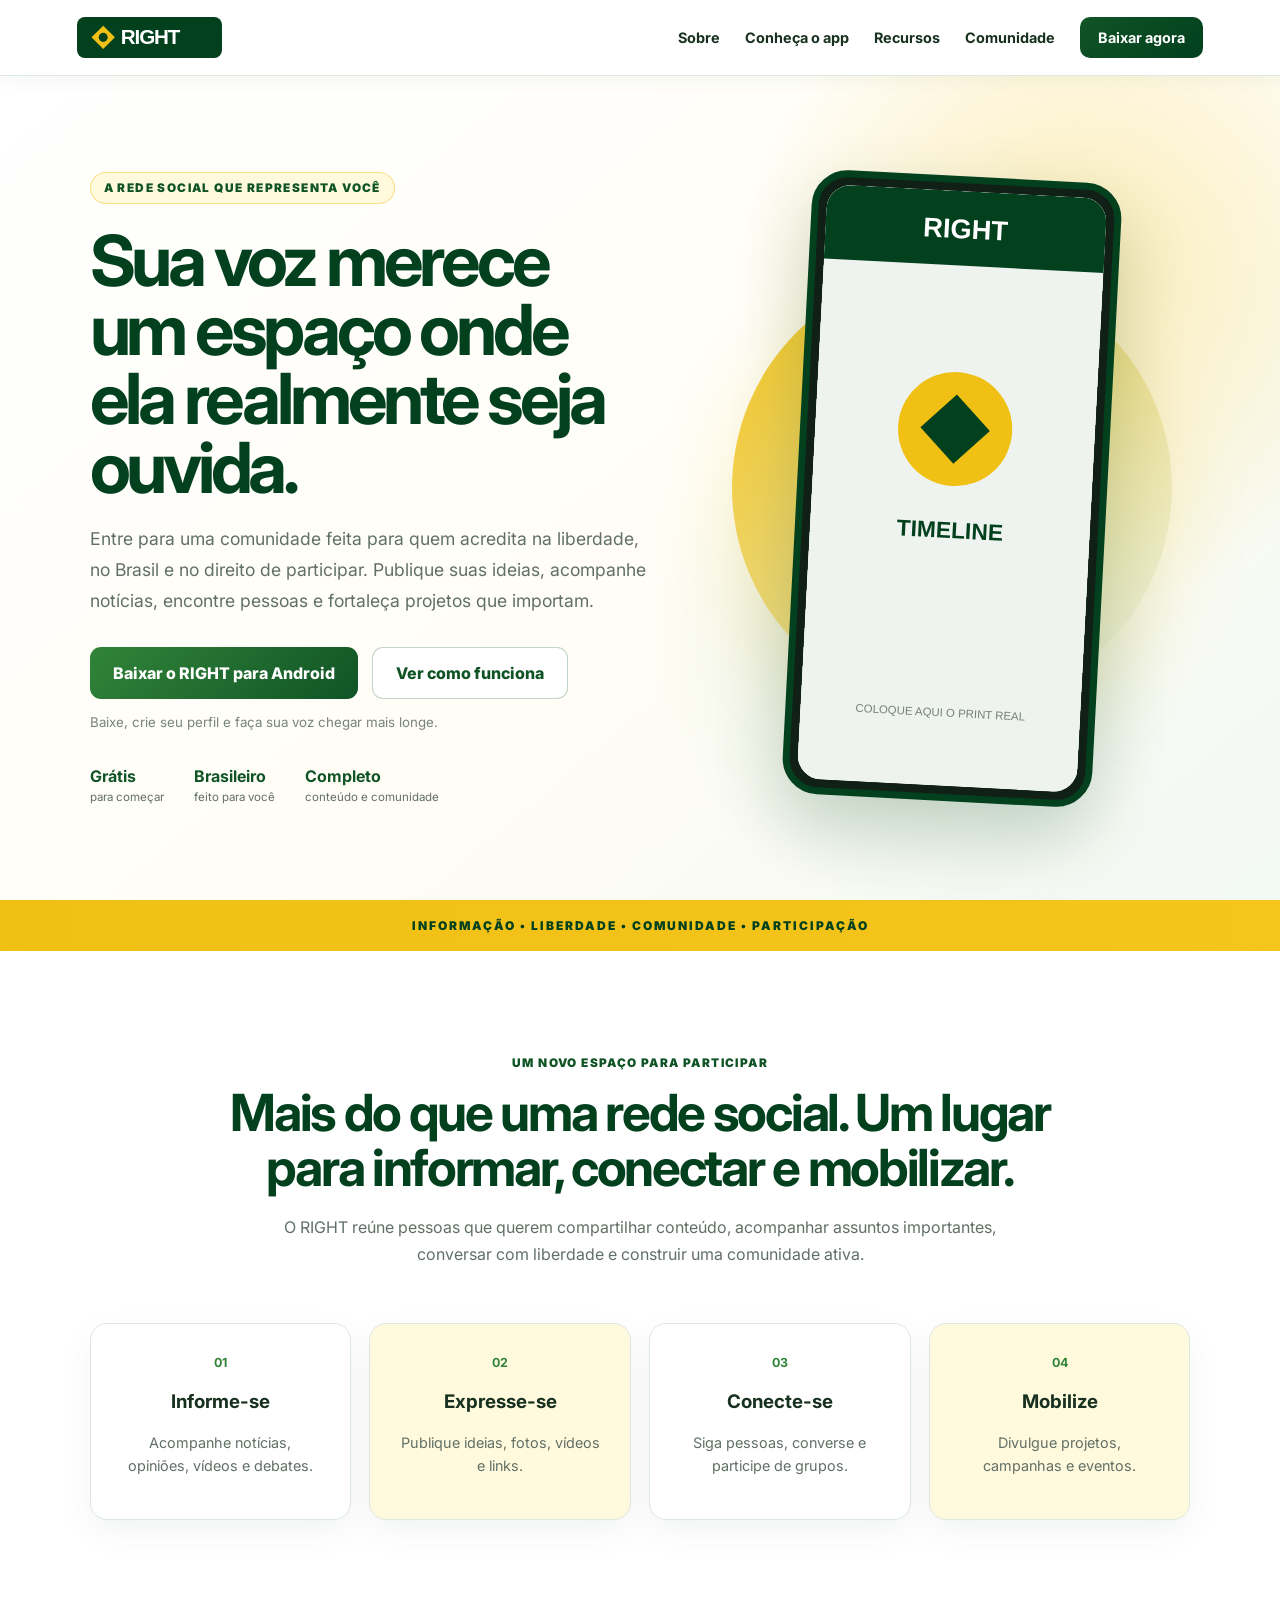
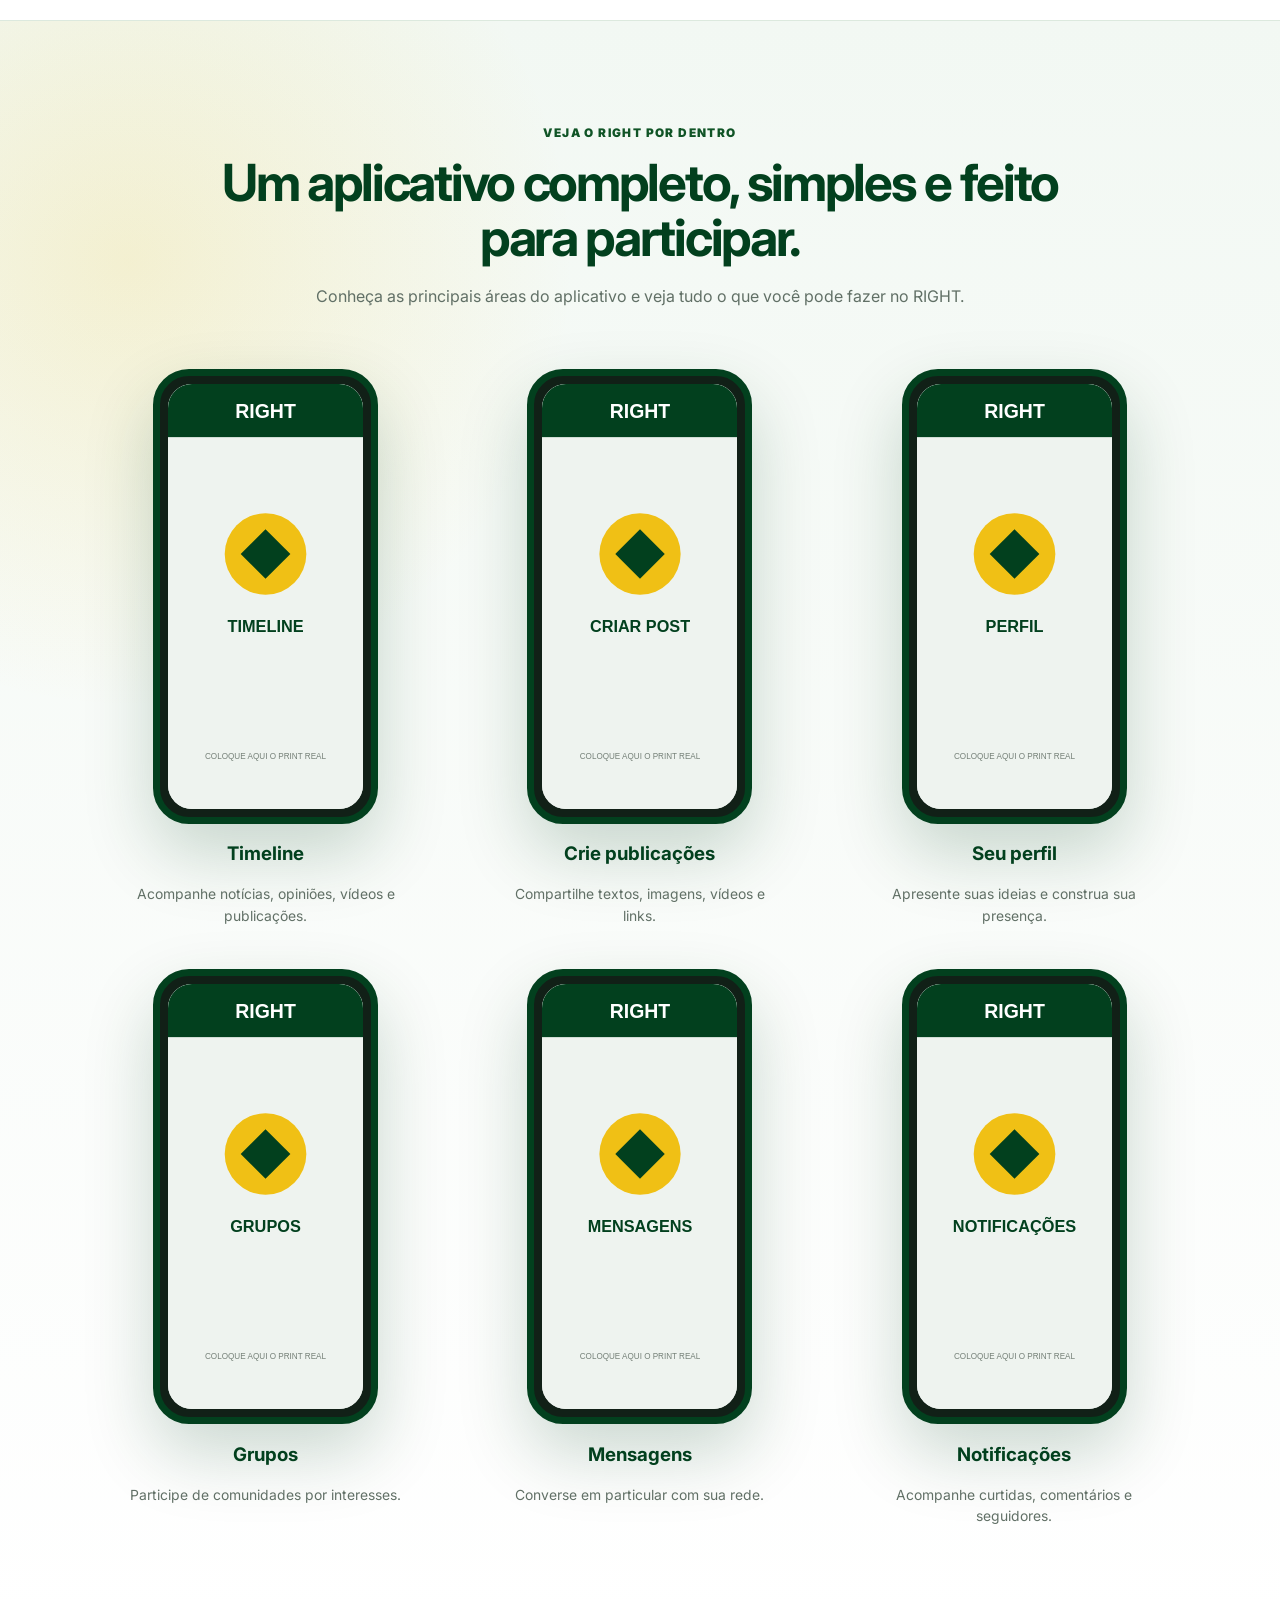
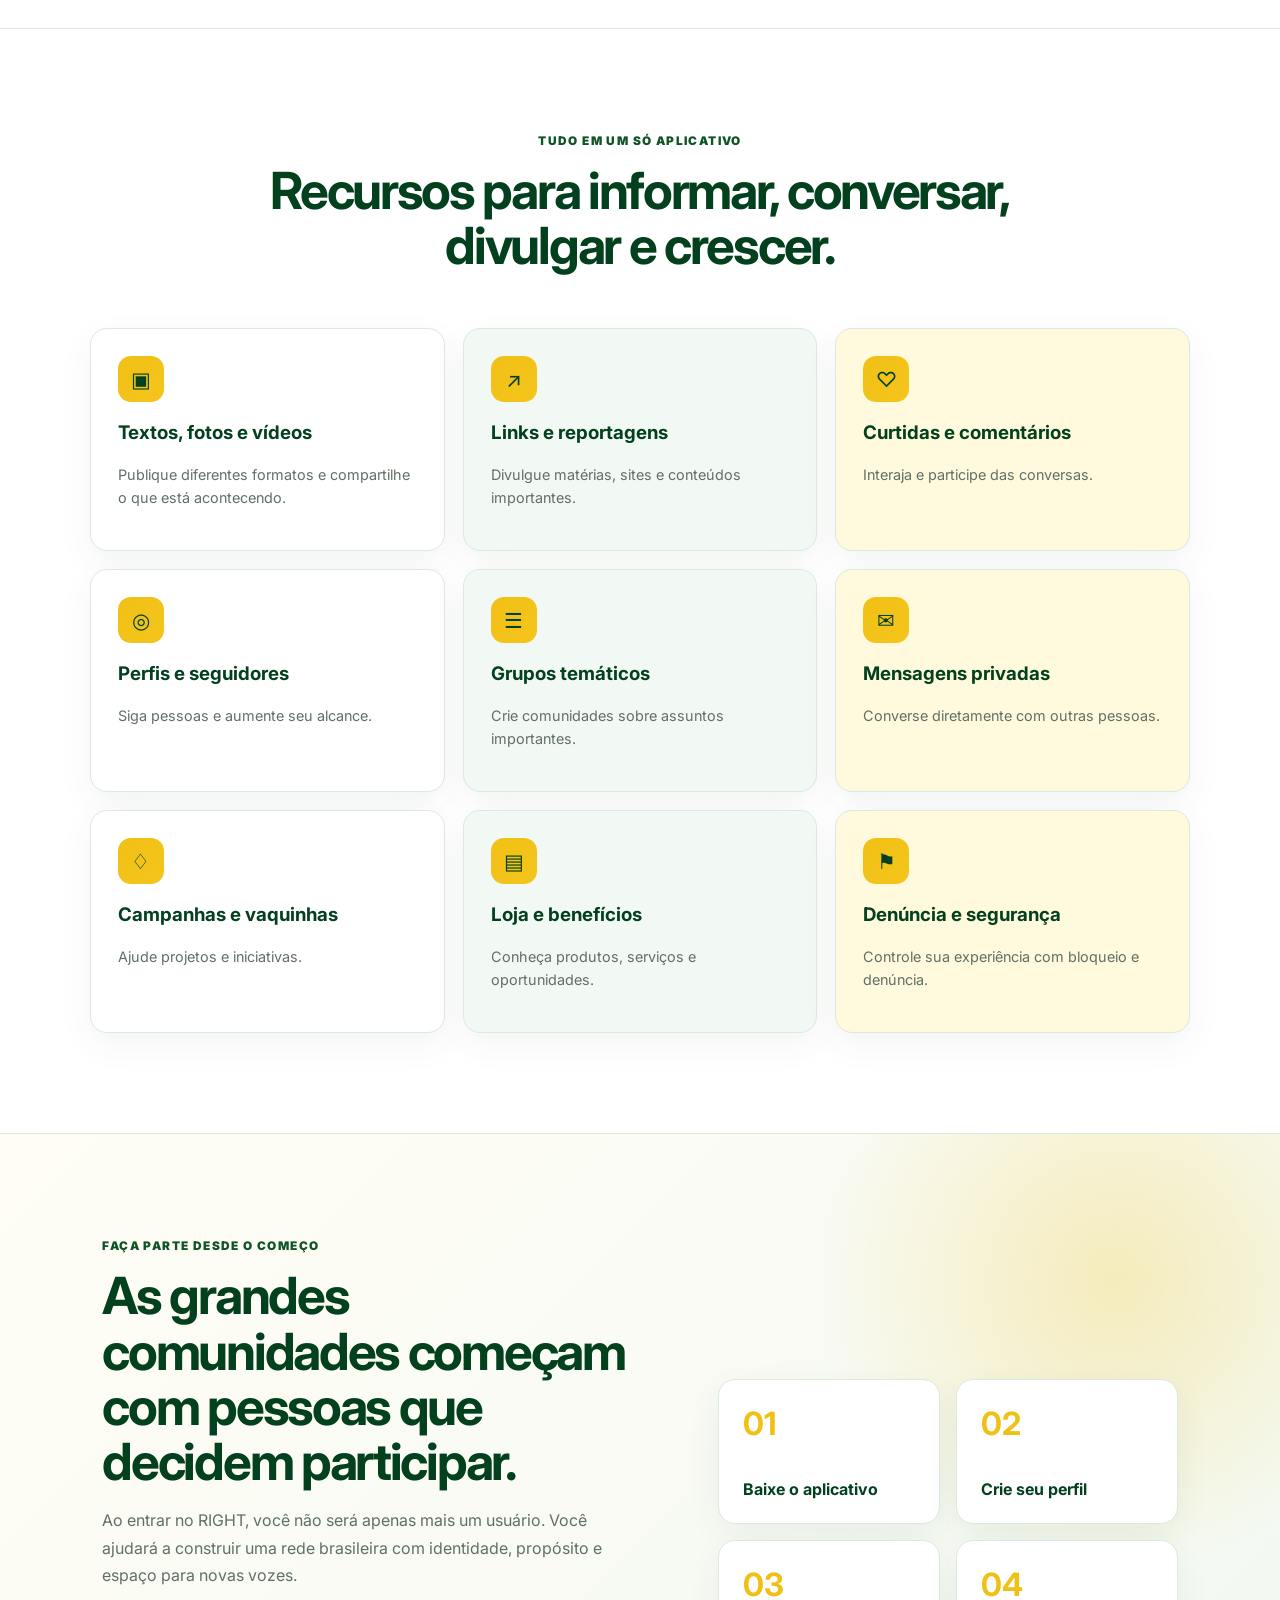
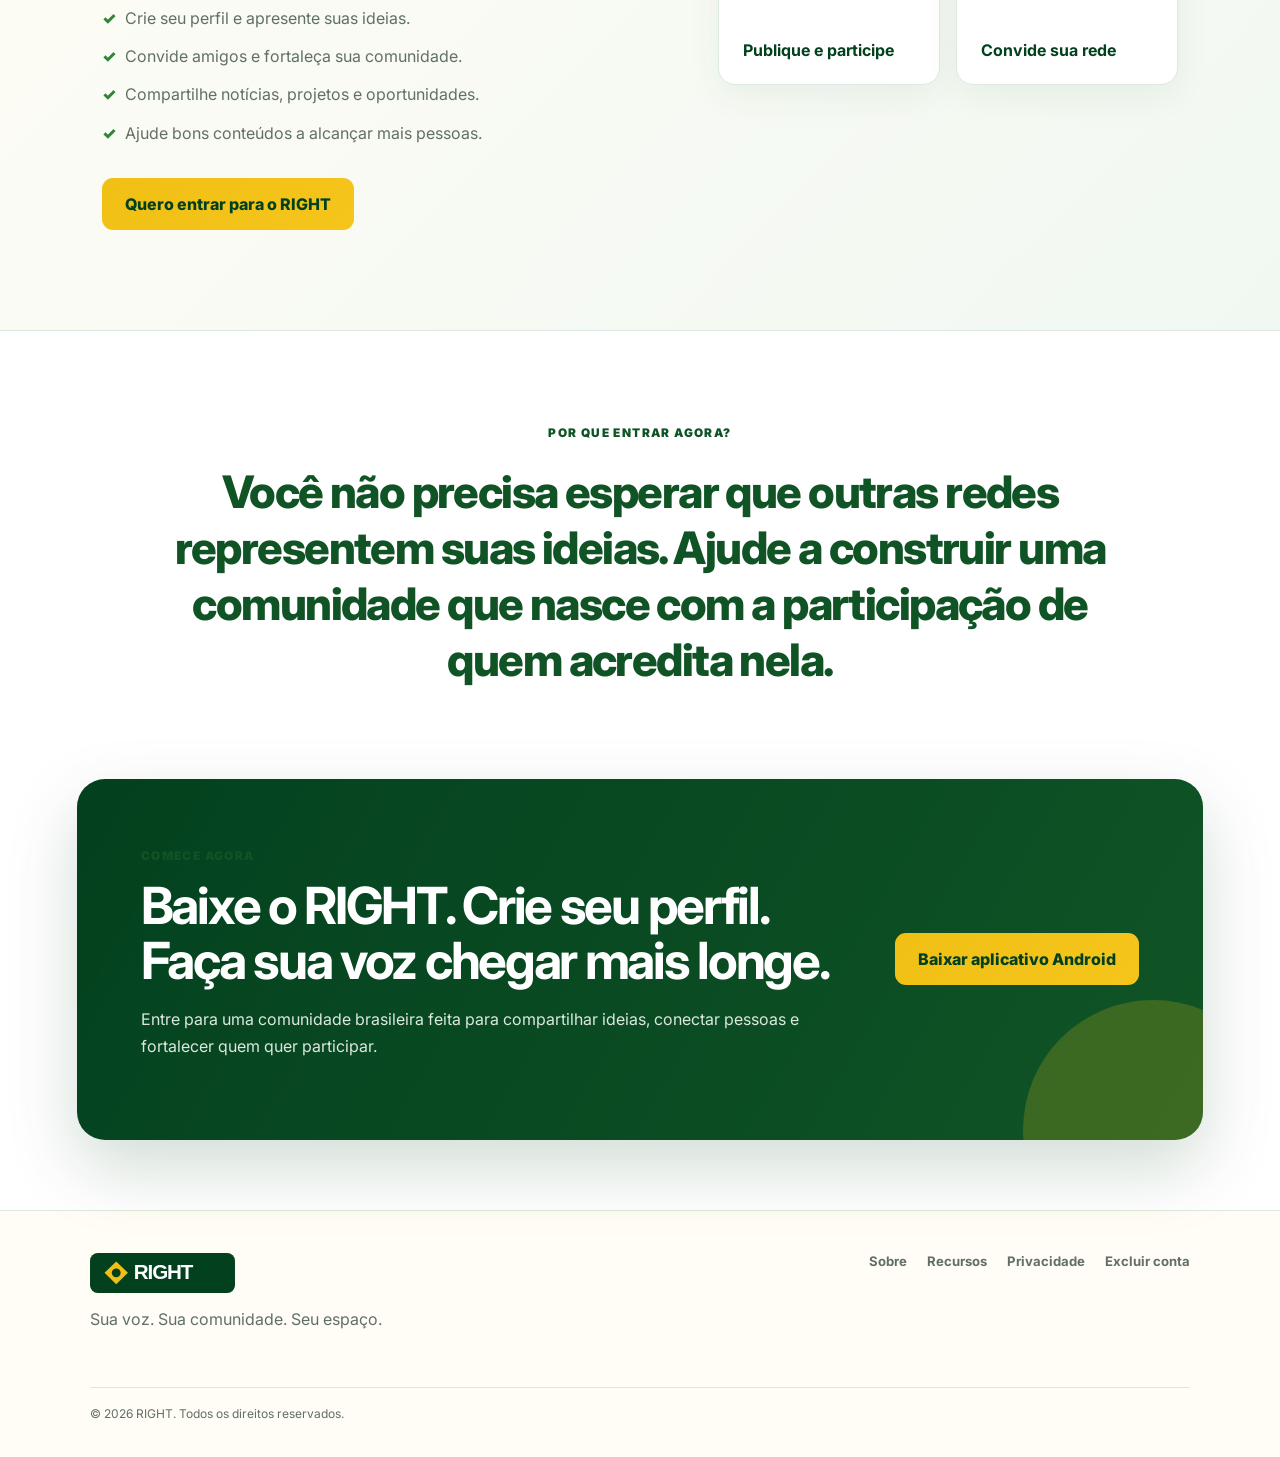
==== commit 0a2cb72c: "Add files via upload" ====
--- a/index.html
+++ b/index.html
@@ -1 +1 @@
-<!doctype html><html lang="pt-BR"><head><meta charset="utf-8"><meta name="viewport" content="width=device-width,initial-scale=1"><meta name="description" content="RIGHT — informação, liberdade e comunidade."><title>RIGHT — Sua voz. Sua comunidade.</title><link rel="icon" href="assets/favicon.svg"><link rel="stylesheet" href="style.css"></head><body><header><a class="logo" href="#inicio"><img src="assets/logo-right.svg" alt="RIGHT"></a><button id="menu">☰</button><nav id="nav"><a href="#sobre">Sobre</a><a href="#telas">Conheça o app</a><a href="#recursos">Recursos</a><a href="#comunidade">Comunidade</a><a class="navcta" href="downloads/right.apk" download>Baixar agora</a></nav></header><main><section class="hero" id="inicio"><div><span class="tag">A rede social que representa você</span><h1>Sua voz merece um espaço onde ela realmente seja ouvida.</h1><p>Entre para uma comunidade feita para quem acredita na liberdade, no Brasil e no direito de participar. Publique suas ideias, acompanhe notícias, encontre pessoas e fortaleça projetos que importam.</p><div class="buttons"><a class="btn primary" href="downloads/right.apk" download>Baixar o RIGHT para Android</a><a class="btn secondary" href="#telas">Ver como funciona</a></div><small>Baixe, crie seu perfil e faça sua voz chegar mais longe.</small><div class="stats"><div><b>Grátis</b><span>para começar</span></div><div><b>Brasileiro</b><span>feito para você</span></div><div><b>Completo</b><span>conteúdo e comunidade</span></div></div></div><div class="heroart"><div class="glow"></div><div class="phone big"><img src="assets/screenshots/tela-timeline.jpg" onerror="this.src='assets/placeholder-timeline.svg'" alt="Timeline do RIGHT"></div></div></section><section class="strip">INFORMAÇÃO • LIBERDADE • COMUNIDADE • PARTICIPAÇÃO</section><section class="section center" id="sobre"><span class="eyebrow">UM NOVO ESPAÇO PARA PARTICIPAR</span><h2>Mais do que uma rede social. Um lugar para informar, conectar e mobilizar.</h2><p class="lead">O RIGHT reúne pessoas que querem compartilhar conteúdo, acompanhar assuntos importantes, conversar com liberdade e construir uma comunidade ativa.</p><div class="steps"><article><b>01</b><h3>Informe-se</h3><p>Acompanhe notícias, opiniões, vídeos e debates.</p></article><article><b>02</b><h3>Expresse-se</h3><p>Publique ideias, fotos, vídeos e links.</p></article><article><b>03</b><h3>Conecte-se</h3><p>Siga pessoas, converse e participe de grupos.</p></article><article><b>04</b><h3>Mobilize</h3><p>Divulgue projetos, campanhas e eventos.</p></article></div></section><section class="screens" id="telas"><div class="center"><span class="eyebrow yellow">VEJA O RIGHT POR DENTRO</span><h2>Um aplicativo completo, simples e feito para participar.</h2><p class="lead light">Depois, basta substituir as imagens de exemplo pelos prints reais do aplicativo.</p></div><div class="screen-grid"><article><div class="phone"><img src="assets/screenshots/tela-timeline.jpg" onerror="this.src='assets/placeholder-timeline.svg'" alt="Timeline"></div><h3>Timeline</h3><p>Acompanhe notícias, opiniões, vídeos e publicações.</p></article><article><div class="phone"><img src="assets/screenshots/tela-criar-post.jpg" onerror="this.src='assets/placeholder-post.svg'" alt="Crie publicações"></div><h3>Crie publicações</h3><p>Compartilhe textos, imagens, vídeos e links.</p></article><article><div class="phone"><img src="assets/screenshots/tela-perfil.jpg" onerror="this.src='assets/placeholder-perfil.svg'" alt="Seu perfil"></div><h3>Seu perfil</h3><p>Apresente suas ideias e construa sua presença.</p></article><article><div class="phone"><img src="assets/screenshots/tela-grupos.jpg" onerror="this.src='assets/placeholder-grupos.svg'" alt="Grupos"></div><h3>Grupos</h3><p>Participe de comunidades por interesses.</p></article><article><div class="phone"><img src="assets/screenshots/tela-mensagens.jpg" onerror="this.src='assets/placeholder-mensagens.svg'" alt="Mensagens"></div><h3>Mensagens</h3><p>Converse em particular com sua rede.</p></article><article><div class="phone"><img src="assets/screenshots/tela-notificacoes.jpg" onerror="this.src='assets/placeholder-notificacoes.svg'" alt="Notificações"></div><h3>Notificações</h3><p>Acompanhe curtidas, comentários e seguidores.</p></article></div></section><section class="section" id="recursos"><div class="center"><span class="eyebrow">TUDO EM UM SÓ APLICATIVO</span><h2>Recursos para informar, conversar, divulgar e crescer.</h2></div><div class="features"><article><div>▣</div><h3>Textos, fotos e vídeos</h3><p>Publique diferentes formatos e compartilhe o que está acontecendo.</p></article><article><div>↗</div><h3>Links e reportagens</h3><p>Divulgue matérias, sites e conteúdos importantes.</p></article><article><div>♡</div><h3>Curtidas e comentários</h3><p>Interaja e participe das conversas.</p></article><article><div>◎</div><h3>Perfis e seguidores</h3><p>Siga pessoas e aumente seu alcance.</p></article><article><div>☰</div><h3>Grupos temáticos</h3><p>Crie comunidades sobre assuntos importantes.</p></article><article><div>✉</div><h3>Mensagens privadas</h3><p>Converse diretamente com outras pessoas.</p></article><article><div>♢</div><h3>Campanhas e vaquinhas</h3><p>Ajude projetos e iniciativas.</p></article><article><div>▤</div><h3>Loja e benefícios</h3><p>Conheça produtos, serviços e oportunidades.</p></article><article><div>⚑</div><h3>Denúncia e segurança</h3><p>Controle sua experiência com bloqueio e denúncia.</p></article></div></section><section class="community" id="comunidade"><div><span class="eyebrow yellow">FAÇA PARTE DESDE O COMEÇO</span><h2>As grandes comunidades começam com pessoas que decidem participar.</h2><p>Ao entrar no RIGHT, você não será apenas mais um usuário. Você ajudará a construir uma rede brasileira com identidade, propósito e espaço para novas vozes.</p><ul><li>Crie seu perfil e apresente suas ideias.</li><li>Convide amigos e fortaleça sua comunidade.</li><li>Compartilhe notícias, projetos e oportunidades.</li><li>Ajude bons conteúdos a alcançar mais pessoas.</li></ul><a class="btn yellowbtn" href="downloads/right.apk" download>Quero entrar para o RIGHT</a></div><div class="join"><div><b>01</b><span>Baixe o aplicativo</span></div><div><b>02</b><span>Crie seu perfil</span></div><div><b>03</b><span>Publique e participe</span></div><div><b>04</b><span>Convide sua rede</span></div></div></section><section class="quote"><span class="eyebrow">POR QUE ENTRAR AGORA?</span><blockquote>Você não precisa esperar que outras redes representem suas ideias. Ajude a construir uma comunidade que nasce com a participação de quem acredita nela.</blockquote></section><section class="download" id="baixar"><div><span class="eyebrow yellow">COMECE AGORA</span><h2>Baixe o RIGHT. Crie seu perfil. Faça sua voz chegar mais longe.</h2><p>Entre para uma comunidade brasileira feita para compartilhar ideias, conectar pessoas e fortalecer quem quer participar.</p></div><a class="btn white" href="downloads/right.apk" download>Baixar aplicativo Android</a></section></main><footer><div><img src="assets/logo-right.svg" alt="RIGHT"><p>Sua voz. Sua comunidade. Seu espaço.</p></div><div><a href="#sobre">Sobre</a><a href="#recursos">Recursos</a><a href="politica-de-privacidade.html">Privacidade</a><a href="excluir-conta.html">Excluir conta</a></div><p class="copy">© <span id="year"></span> RIGHT. Todos os direitos reservados.</p></footer><script src="script.js"></script></body></html>+<!doctype html><html lang="pt-BR"><head><meta charset="utf-8"><meta name="viewport" content="width=device-width,initial-scale=1"><meta name="description" content="RIGHT — informação, liberdade e comunidade."><title>RIGHT — Sua voz. Sua comunidade.</title><link rel="icon" href="assets/favicon.svg"><link rel="stylesheet" href="style.css"></head><body><header><a class="logo" href="#inicio"><img src="assets/logo-right.svg" alt="RIGHT"></a><button id="menu">☰</button><nav id="nav"><a href="#sobre">Sobre</a><a href="#telas">Conheça o app</a><a href="#recursos">Recursos</a><a href="#comunidade">Comunidade</a><a class="navcta" href="downloads/right.apk" download>Baixar agora</a></nav></header><main><section class="hero" id="inicio"><div><span class="tag">A rede social que representa você</span><h1>Sua voz merece um espaço onde ela realmente seja ouvida.</h1><p>Entre para uma comunidade feita para quem acredita na liberdade, no Brasil e no direito de participar. Publique suas ideias, acompanhe notícias, encontre pessoas e fortaleça projetos que importam.</p><div class="buttons"><a class="btn primary" href="downloads/right.apk" download>Baixar o RIGHT para Android</a><a class="btn secondary" href="#telas">Ver como funciona</a></div><small>Baixe, crie seu perfil e faça sua voz chegar mais longe.</small><div class="stats"><div><b>Grátis</b><span>para começar</span></div><div><b>Brasileiro</b><span>feito para você</span></div><div><b>Completo</b><span>conteúdo e comunidade</span></div></div></div><div class="heroart"><div class="glow"></div><div class="phone big"><img src="assets/screenshots/tela-timeline.jpg" onerror="this.src='assets/placeholder-timeline.svg'" alt="Timeline do RIGHT"></div></div></section><section class="strip">INFORMAÇÃO • LIBERDADE • COMUNIDADE • PARTICIPAÇÃO</section><section class="section center" id="sobre"><span class="eyebrow">UM NOVO ESPAÇO PARA PARTICIPAR</span><h2>Mais do que uma rede social. Um lugar para informar, conectar e mobilizar.</h2><p class="lead">O RIGHT reúne pessoas que querem compartilhar conteúdo, acompanhar assuntos importantes, conversar com liberdade e construir uma comunidade ativa.</p><div class="steps"><article><b>01</b><h3>Informe-se</h3><p>Acompanhe notícias, opiniões, vídeos e debates.</p></article><article><b>02</b><h3>Expresse-se</h3><p>Publique ideias, fotos, vídeos e links.</p></article><article><b>03</b><h3>Conecte-se</h3><p>Siga pessoas, converse e participe de grupos.</p></article><article><b>04</b><h3>Mobilize</h3><p>Divulgue projetos, campanhas e eventos.</p></article></div></section><section class="screens" id="telas"><div class="center"><span class="eyebrow yellow">VEJA O RIGHT POR DENTRO</span><h2>Um aplicativo completo, simples e feito para participar.</h2><p class="lead light">Conheça as principais áreas do aplicativo e veja tudo o que você pode fazer no RIGHT.</p></div><div class="screen-grid"><article><div class="phone"><img src="assets/screenshots/tela-timeline.jpg" onerror="this.src='assets/placeholder-timeline.svg'" alt="Timeline"></div><h3>Timeline</h3><p>Acompanhe notícias, opiniões, vídeos e publicações.</p></article><article><div class="phone"><img src="assets/screenshots/tela-criar-post.jpg" onerror="this.src='assets/placeholder-post.svg'" alt="Crie publicações"></div><h3>Crie publicações</h3><p>Compartilhe textos, imagens, vídeos e links.</p></article><article><div class="phone"><img src="assets/screenshots/tela-perfil.jpg" onerror="this.src='assets/placeholder-perfil.svg'" alt="Seu perfil"></div><h3>Seu perfil</h3><p>Apresente suas ideias e construa sua presença.</p></article><article><div class="phone"><img src="assets/screenshots/tela-grupos.jpg" onerror="this.src='assets/placeholder-grupos.svg'" alt="Grupos"></div><h3>Grupos</h3><p>Participe de comunidades por interesses.</p></article><article><div class="phone"><img src="assets/screenshots/tela-mensagens.jpg" onerror="this.src='assets/placeholder-mensagens.svg'" alt="Mensagens"></div><h3>Mensagens</h3><p>Converse em particular com sua rede.</p></article><article><div class="phone"><img src="assets/screenshots/tela-notificacoes.jpg" onerror="this.src='assets/placeholder-notificacoes.svg'" alt="Notificações"></div><h3>Notificações</h3><p>Acompanhe curtidas, comentários e seguidores.</p></article></div></section><section class="section" id="recursos"><div class="center"><span class="eyebrow">TUDO EM UM SÓ APLICATIVO</span><h2>Recursos para informar, conversar, divulgar e crescer.</h2></div><div class="features"><article><div>▣</div><h3>Textos, fotos e vídeos</h3><p>Publique diferentes formatos e compartilhe o que está acontecendo.</p></article><article><div>↗</div><h3>Links e reportagens</h3><p>Divulgue matérias, sites e conteúdos importantes.</p></article><article><div>♡</div><h3>Curtidas e comentários</h3><p>Interaja e participe das conversas.</p></article><article><div>◎</div><h3>Perfis e seguidores</h3><p>Siga pessoas e aumente seu alcance.</p></article><article><div>☰</div><h3>Grupos temáticos</h3><p>Crie comunidades sobre assuntos importantes.</p></article><article><div>✉</div><h3>Mensagens privadas</h3><p>Converse diretamente com outras pessoas.</p></article><article><div>♢</div><h3>Campanhas e vaquinhas</h3><p>Ajude projetos e iniciativas.</p></article><article><div>▤</div><h3>Loja e benefícios</h3><p>Conheça produtos, serviços e oportunidades.</p></article><article><div>⚑</div><h3>Denúncia e segurança</h3><p>Controle sua experiência com bloqueio e denúncia.</p></article></div></section><section class="community" id="comunidade"><div><span class="eyebrow yellow">FAÇA PARTE DESDE O COMEÇO</span><h2>As grandes comunidades começam com pessoas que decidem participar.</h2><p>Ao entrar no RIGHT, você não será apenas mais um usuário. Você ajudará a construir uma rede brasileira com identidade, propósito e espaço para novas vozes.</p><ul><li>Crie seu perfil e apresente suas ideias.</li><li>Convide amigos e fortaleça sua comunidade.</li><li>Compartilhe notícias, projetos e oportunidades.</li><li>Ajude bons conteúdos a alcançar mais pessoas.</li></ul><a class="btn yellowbtn" href="downloads/right.apk" download>Quero entrar para o RIGHT</a></div><div class="join"><div><b>01</b><span>Baixe o aplicativo</span></div><div><b>02</b><span>Crie seu perfil</span></div><div><b>03</b><span>Publique e participe</span></div><div><b>04</b><span>Convide sua rede</span></div></div></section><section class="quote"><span class="eyebrow">POR QUE ENTRAR AGORA?</span><blockquote>Você não precisa esperar que outras redes representem suas ideias. Ajude a construir uma comunidade que nasce com a participação de quem acredita nela.</blockquote></section><section class="download" id="baixar"><div><span class="eyebrow yellow">COMECE AGORA</span><h2>Baixe o RIGHT. Crie seu perfil. Faça sua voz chegar mais longe.</h2><p>Entre para uma comunidade brasileira feita para compartilhar ideias, conectar pessoas e fortalecer quem quer participar.</p></div><a class="btn white" href="downloads/right.apk" download>Baixar aplicativo Android</a></section></main><footer><div><img src="assets/logo-right.svg" alt="RIGHT"><p>Sua voz. Sua comunidade. Seu espaço.</p></div><div><a href="#sobre">Sobre</a><a href="#recursos">Recursos</a><a href="politica-de-privacidade.html">Privacidade</a><a href="excluir-conta.html">Excluir conta</a></div><p class="copy">© <span id="year"></span> RIGHT. Todos os direitos reservados.</p></footer><script src="script.js"></script></body></html>
--- a/style.css
+++ b/style.css
@@ -1 +1,365 @@
-@import url('https://fonts.googleapis.com/css2?family=Inter:wght@400;600;700;800;900&display=swap');:root{--g:#063b24;--gd:#021d12;--gm:#087544;--y:#ffcc18;--txt:#132019;--mut:#667269;--off:#f4f8f4;--bd:#dfe8e1}*{box-sizing:border-box}html{scroll-behavior:smooth;scroll-padding-top:76px}body{margin:0;font-family:Inter,Arial,sans-serif;color:var(--txt)}a{text-decoration:none;color:inherit}header{height:76px;padding:0 clamp(20px,6vw,90px);display:flex;align-items:center;justify-content:space-between;position:sticky;top:0;z-index:9;background:#ffffffee;border-bottom:1px solid #063b2412}.logo img,footer img{width:145px;display:block}nav{display:flex;align-items:center;gap:25px;font-size:.9rem;font-weight:700}.navcta{padding:12px 18px;border-radius:10px;background:var(--g);color:#fff}#menu{display:none;border:0;background:none;font-size:1.5rem}.hero{min-height:calc(100vh - 76px);padding:70px clamp(22px,7vw,110px);display:grid;grid-template-columns:1.08fr .92fr;align-items:center;gap:65px;background:radial-gradient(circle at 82% 25%,#ffcc1838,transparent 30%),linear-gradient(140deg,#f9fbf7,#fff 55%,#edf7ef)}.tag,.eyebrow{display:inline-block;font-size:.74rem;font-weight:900;letter-spacing:1.4px;text-transform:uppercase;color:var(--g)}.tag{padding:8px 13px;border-radius:999px;background:#16a05d12;border:1px solid #08754425}.hero h1{max-width:780px;margin:22px 0;font-size:clamp(3rem,5.5vw,5.1rem);line-height:.98;letter-spacing:-.06em;color:var(--gd)}.hero p{max-width:670px;font-size:1.1rem;line-height:1.75;color:var(--mut)}.buttons{display:flex;gap:14px;flex-wrap:wrap;margin:30px 0 12px}.btn{min-height:52px;padding:0 23px;display:inline-flex;align-items:center;justify-content:center;border-radius:11px;font-weight:800}.primary{background:var(--g);color:white}.secondary{background:#fff;border:1px solid var(--bd);color:var(--g)}.hero small{color:#7d8982}.stats{display:flex;gap:30px;margin-top:35px}.stats div{display:flex;flex-direction:column}.stats b{color:var(--g)}.stats span{font-size:.72rem;color:var(--mut);margin-top:4px}.heroart{min-height:620px;display:flex;align-items:center;justify-content:center;position:relative}.glow{position:absolute;width:440px;height:440px;border-radius:50%;background:linear-gradient(135deg,var(--y),#76cf87)}.phone{width:225px;height:455px;padding:8px;border:7px solid #10251b;border-radius:36px;background:#111;box-shadow:0 30px 70px #031f1438;overflow:hidden}.phone.big{width:310px;height:625px;transform:rotate(3deg)}.phone img{width:100%;height:100%;object-fit:cover;border-radius:24px;background:#eef3ef}.strip{padding:18px;text-align:center;color:#fff;background:var(--gd);font-size:.75rem;font-weight:900;letter-spacing:2px}.section,.screens{padding:100px clamp(22px,7vw,110px)}.center{text-align:center}.section h2,.screens h2,.community h2,.download h2{max-width:880px;margin:14px auto 18px;font-size:clamp(2.1rem,4vw,3.6rem);line-height:1.08;letter-spacing:-.045em}.lead{max-width:740px;margin:0 auto;color:var(--mut);line-height:1.7}.steps,.features{max-width:1200px;margin:55px auto 0;display:grid;grid-template-columns:repeat(4,1fr);gap:18px}.steps article,.features article{padding:27px;border:1px solid var(--bd);border-radius:17px;background:#fff}.steps b{font-size:.78rem;color:var(--gm)}.steps p,.features p{color:var(--mut);font-size:.9rem;line-height:1.6}.screens{background:var(--gd);color:#fff}.yellow{color:var(--y)}.light{color:#bfd0c5}.screen-grid{max-width:1250px;margin:58px auto 0;display:grid;grid-template-columns:repeat(3,1fr);gap:42px 22px}.screen-grid article{text-align:center}.screen-grid .phone{margin:auto}.screen-grid p{max-width:280px;margin:auto;color:#bfd0c5;font-size:.87rem;line-height:1.55}.features{grid-template-columns:repeat(3,1fr)}.features article>div{width:46px;height:46px;display:grid;place-items:center;border-radius:13px;background:#fff3b3;color:var(--g);font-size:1.3rem}.community{padding:100px clamp(22px,8vw,130px);display:grid;grid-template-columns:1.08fr .92fr;gap:75px;align-items:center;color:#fff;background:linear-gradient(135deg,var(--gm),var(--gd))}.community h2{margin-left:0}.community p,.community li{color:#d0ddd5;line-height:1.7}.community ul{padding:0;list-style:none}.community li{margin:11px 0}.community li:before{content:'✓';color:var(--y);font-weight:900;margin-right:9px}.yellowbtn{margin-top:15px;background:var(--y);color:var(--gd)}.join{display:grid;grid-template-columns:1fr 1fr;gap:16px}.join div{min-height:145px;padding:24px;display:flex;flex-direction:column;justify-content:space-between;border:1px solid #ffffff25;border-radius:17px;background:#ffffff10}.join b{font-size:2rem;color:var(--y)}.join span{font-weight:700}.quote{padding:90px 22px;text-align:center}.quote blockquote{max-width:950px;margin:24px auto 0;font-size:clamp(1.8rem,3.5vw,3rem);line-height:1.25;font-weight:800;letter-spacing:-.035em;color:var(--g)}.download{padding:65px clamp(22px,7vw,110px);display:grid;grid-template-columns:1fr auto;gap:45px;align-items:center;color:#fff;background:var(--gd)}.download h2{margin-left:0}.download p{max-width:700px;color:#c5d4ca;line-height:1.65}.white{background:#fff;color:var(--g)}footer{padding:42px clamp(22px,7vw,110px) 24px;display:grid;grid-template-columns:1fr auto;gap:30px;color:var(--mut)}footer>div:last-of-type{display:flex;gap:20px;flex-wrap:wrap;font-size:.82rem;font-weight:700}.copy{grid-column:1/-1;padding-top:18px;border-top:1px solid var(--bd);font-size:.75rem}.legal{max-width:900px;margin:auto;padding:70px 22px;line-height:1.7}.legal h1{color:var(--g)}@media(max-width:950px){#menu{display:block}nav{display:none;position:absolute;top:75px;left:0;right:0;padding:20px;flex-direction:column;align-items:stretch;background:#fff}nav.open{display:flex}.hero{grid-template-columns:1fr;text-align:center}.hero h1,.hero p{margin-left:auto;margin-right:auto}.buttons,.stats{justify-content:center}.steps{grid-template-columns:repeat(2,1fr)}.screen-grid,.features{grid-template-columns:repeat(2,1fr)}.community{grid-template-columns:1fr;text-align:center}.community h2{margin-left:auto}.community ul{display:inline-block;text-align:left}.download{grid-template-columns:1fr;text-align:center}.download h2{margin-left:auto}}@media(max-width:600px){header{height:68px;padding:0 18px}.logo img{width:125px}nav{top:67px}.hero{padding:48px 20px 65px}.hero h1{font-size:2.7rem}.buttons{flex-direction:column}.btn{width:100%}.heroart{min-height:590px}.section,.screens{padding:72px 20px}.steps,.screen-grid,.features{grid-template-columns:1fr}.community{padding:72px 20px}.join{grid-template-columns:1fr}.download{padding:55px 20px}footer{grid-template-columns:1fr;text-align:center}footer img{margin:auto}footer>div:last-of-type{justify-content:center}}+
+@import url('https://fonts.googleapis.com/css2?family=Inter:wght@400;600;700;800;900&display=swap');
+
+:root{
+  --green-dark:#02401E;
+  --green:#105426;
+  --green-light:#328439;
+  --yellow:#F0C015;
+  --yellow-light:#F5C51C;
+  --text:#17301F;
+  --muted:#617066;
+  --cream:#FFFDF5;
+  --soft-green:#F2F8F3;
+  --soft-yellow:#FFF9DD;
+  --border:#DCE9DE;
+  --white:#FFFFFF;
+}
+
+*{box-sizing:border-box}
+html{scroll-behavior:smooth;scroll-padding-top:76px}
+body{
+  margin:0;
+  font-family:Inter,Arial,sans-serif;
+  color:var(--text);
+  background:var(--white);
+}
+a{text-decoration:none;color:inherit}
+
+header{
+  height:76px;
+  padding:0 clamp(20px,6vw,90px);
+  display:flex;
+  align-items:center;
+  justify-content:space-between;
+  position:sticky;
+  top:0;
+  z-index:9;
+  background:rgba(255,255,255,.96);
+  border-bottom:1px solid var(--border);
+  box-shadow:0 3px 18px rgba(2,64,30,.05);
+}
+
+.logo img,footer img{width:145px;display:block}
+nav{display:flex;align-items:center;gap:25px;font-size:.9rem;font-weight:700}
+nav a:hover{color:var(--green-light)}
+.navcta{
+  padding:12px 18px;
+  border-radius:10px;
+  background:linear-gradient(135deg,var(--green),var(--green-dark));
+  color:#fff;
+}
+#menu{display:none;border:0;background:none;font-size:1.5rem}
+
+.hero{
+  min-height:calc(100vh - 76px);
+  padding:70px clamp(22px,7vw,110px);
+  display:grid;
+  grid-template-columns:1.08fr .92fr;
+  align-items:center;
+  gap:65px;
+  background:
+    radial-gradient(circle at 84% 24%,rgba(240,192,21,.28),transparent 27%),
+    radial-gradient(circle at 72% 68%,rgba(50,132,57,.12),transparent 25%),
+    linear-gradient(140deg,#FFFFFF 0%,#FFFDF5 58%,#F2F8F3 100%);
+}
+
+.tag,.eyebrow{
+  display:inline-block;
+  font-size:.74rem;
+  font-weight:900;
+  letter-spacing:1.4px;
+  text-transform:uppercase;
+  color:var(--green);
+}
+.tag{
+  padding:8px 13px;
+  border-radius:999px;
+  background:var(--soft-yellow);
+  border:1px solid rgba(240,192,21,.45);
+}
+
+.hero h1{
+  max-width:780px;
+  margin:22px 0;
+  font-size:clamp(3rem,5.5vw,5.1rem);
+  line-height:.98;
+  letter-spacing:-.06em;
+  color:var(--green-dark);
+}
+.hero p{
+  max-width:670px;
+  font-size:1.1rem;
+  line-height:1.75;
+  color:var(--muted);
+}
+.buttons{display:flex;gap:14px;flex-wrap:wrap;margin:30px 0 12px}
+.btn{
+  min-height:52px;
+  padding:0 23px;
+  display:inline-flex;
+  align-items:center;
+  justify-content:center;
+  border-radius:11px;
+  font-weight:800;
+  transition:.2s;
+}
+.btn:hover{transform:translateY(-2px);box-shadow:0 12px 25px rgba(2,64,30,.14)}
+.primary{
+  background:linear-gradient(135deg,var(--green-light),var(--green));
+  color:white;
+}
+.secondary{
+  background:#fff;
+  border:1px solid rgba(16,84,38,.25);
+  color:var(--green);
+}
+.hero small{color:#78847C}
+.stats{display:flex;gap:30px;margin-top:35px}
+.stats div{display:flex;flex-direction:column}
+.stats b{color:var(--green)}
+.stats span{font-size:.72rem;color:var(--muted);margin-top:4px}
+
+.heroart{
+  min-height:620px;
+  display:flex;
+  align-items:center;
+  justify-content:center;
+  position:relative;
+}
+.glow{
+  position:absolute;
+  width:440px;
+  height:440px;
+  border-radius:50%;
+  background:linear-gradient(135deg,var(--yellow-light),#E9F3E9);
+  box-shadow:0 30px 80px rgba(240,192,21,.18);
+}
+.phone{
+  width:225px;
+  height:455px;
+  padding:8px;
+  border:7px solid var(--green-dark);
+  border-radius:36px;
+  background:#112017;
+  box-shadow:0 30px 70px rgba(2,64,30,.20);
+  overflow:hidden;
+}
+.phone.big{width:310px;height:625px;transform:rotate(3deg)}
+.phone img{width:100%;height:100%;object-fit:cover;border-radius:24px;background:#F5F8F5}
+
+.strip{
+  padding:18px;
+  text-align:center;
+  color:var(--green-dark);
+  background:linear-gradient(90deg,var(--yellow),var(--yellow-light));
+  font-size:.75rem;
+  font-weight:900;
+  letter-spacing:2px;
+}
+
+.section,.screens{padding:100px clamp(22px,7vw,110px)}
+.center{text-align:center}
+.section h2,.screens h2,.community h2,.download h2{
+  max-width:880px;
+  margin:14px auto 18px;
+  font-size:clamp(2.1rem,4vw,3.6rem);
+  line-height:1.08;
+  letter-spacing:-.045em;
+  color:var(--green-dark);
+}
+.lead{max-width:740px;margin:0 auto;color:var(--muted);line-height:1.7}
+
+.steps,.features{
+  max-width:1200px;
+  margin:55px auto 0;
+  display:grid;
+  grid-template-columns:repeat(4,1fr);
+  gap:18px;
+}
+.steps article,.features article{
+  padding:27px;
+  border:1px solid var(--border);
+  border-radius:17px;
+  background:#fff;
+  box-shadow:0 12px 35px rgba(2,64,30,.055);
+}
+.steps article:nth-child(even){background:var(--soft-yellow)}
+.steps b{font-size:.78rem;color:var(--green-light)}
+.steps p,.features p{color:var(--muted);font-size:.9rem;line-height:1.6}
+
+.screens{
+  background:
+    radial-gradient(circle at 10% 15%,rgba(240,192,21,.16),transparent 25%),
+    linear-gradient(180deg,var(--soft-green),#FFFFFF);
+  color:var(--text);
+  border-top:1px solid var(--border);
+  border-bottom:1px solid var(--border);
+}
+.yellow{color:var(--green)}
+.light{color:var(--muted)}
+.screen-grid{
+  max-width:1250px;
+  margin:58px auto 0;
+  display:grid;
+  grid-template-columns:repeat(3,1fr);
+  gap:42px 22px;
+}
+.screen-grid article{text-align:center}
+.screen-grid .phone{margin:auto}
+.screen-grid h3{color:var(--green-dark)}
+.screen-grid p{max-width:280px;margin:auto;color:var(--muted);font-size:.87rem;line-height:1.55}
+
+.features{grid-template-columns:repeat(3,1fr)}
+.features article:nth-child(3n+2){background:var(--soft-green)}
+.features article:nth-child(3n+3){background:var(--soft-yellow)}
+.features article>div{
+  width:46px;
+  height:46px;
+  display:grid;
+  place-items:center;
+  border-radius:13px;
+  background:linear-gradient(135deg,var(--yellow),var(--yellow-light));
+  color:var(--green-dark);
+  font-size:1.3rem;
+}
+.features h3{color:var(--green-dark)}
+
+.community{
+  padding:100px clamp(22px,8vw,130px);
+  display:grid;
+  grid-template-columns:1.08fr .92fr;
+  gap:75px;
+  align-items:center;
+  color:var(--text);
+  background:
+    radial-gradient(circle at 87% 18%,rgba(240,192,21,.25),transparent 23%),
+    linear-gradient(135deg,#FFFDF5,#F1F8F2);
+  border-top:1px solid var(--border);
+  border-bottom:1px solid var(--border);
+}
+.community h2{margin-left:0;color:var(--green-dark)}
+.community p,.community li{color:var(--muted);line-height:1.7}
+.community ul{padding:0;list-style:none}
+.community li{margin:11px 0}
+.community li:before{content:'✓';color:var(--green-light);font-weight:900;margin-right:9px}
+.yellowbtn{
+  margin-top:15px;
+  background:linear-gradient(135deg,var(--yellow),var(--yellow-light));
+  color:var(--green-dark);
+}
+.join{display:grid;grid-template-columns:1fr 1fr;gap:16px}
+.join div{
+  min-height:145px;
+  padding:24px;
+  display:flex;
+  flex-direction:column;
+  justify-content:space-between;
+  border:1px solid var(--border);
+  border-radius:17px;
+  background:#fff;
+  box-shadow:0 12px 35px rgba(2,64,30,.06);
+}
+.join b{font-size:2rem;color:var(--yellow)}
+.join span{font-weight:700;color:var(--green-dark)}
+
+.quote{padding:90px 22px;text-align:center;background:#fff}
+.quote blockquote{
+  max-width:950px;
+  margin:24px auto 0;
+  font-size:clamp(1.8rem,3.5vw,3rem);
+  line-height:1.25;
+  font-weight:800;
+  letter-spacing:-.035em;
+  color:var(--green);
+}
+
+.download{
+  margin:0 clamp(20px,6vw,90px) 70px;
+  padding:65px clamp(22px,5vw,75px);
+  display:grid;
+  grid-template-columns:1fr auto;
+  gap:45px;
+  align-items:center;
+  color:#fff;
+  border-radius:28px;
+  background:
+    linear-gradient(120deg,rgba(2,64,30,.96),rgba(16,84,38,.94)),
+    var(--green);
+  box-shadow:0 28px 70px rgba(2,64,30,.18);
+  position:relative;
+  overflow:hidden;
+}
+.download:after{
+  content:"";
+  width:260px;
+  height:260px;
+  position:absolute;
+  right:-80px;
+  bottom:-120px;
+  border-radius:50%;
+  background:var(--yellow);
+  opacity:.20;
+}
+.download h2{margin-left:0;color:#fff}
+.download p{max-width:700px;color:#DCE8DF;line-height:1.65}
+.white{background:linear-gradient(135deg,var(--yellow),var(--yellow-light));color:var(--green-dark);position:relative;z-index:2}
+
+footer{
+  padding:42px clamp(22px,7vw,110px) 24px;
+  display:grid;
+  grid-template-columns:1fr auto;
+  gap:30px;
+  color:var(--muted);
+  background:var(--cream);
+  border-top:1px solid var(--border);
+}
+footer>div:last-of-type{display:flex;gap:20px;flex-wrap:wrap;font-size:.82rem;font-weight:700}
+.copy{grid-column:1/-1;padding-top:18px;border-top:1px solid var(--border);font-size:.75rem}
+.legal{max-width:900px;margin:auto;padding:70px 22px;line-height:1.7}
+.legal h1{color:var(--green-dark)}
+
+@media(max-width:950px){
+  #menu{display:block}
+  nav{
+    display:none;
+    position:absolute;
+    top:75px;
+    left:0;
+    right:0;
+    padding:20px;
+    flex-direction:column;
+    align-items:stretch;
+    background:#fff;
+  }
+  nav.open{display:flex}
+  .hero{grid-template-columns:1fr;text-align:center}
+  .hero h1,.hero p{margin-left:auto;margin-right:auto}
+  .buttons,.stats{justify-content:center}
+  .steps{grid-template-columns:repeat(2,1fr)}
+  .screen-grid,.features{grid-template-columns:repeat(2,1fr)}
+  .community{grid-template-columns:1fr;text-align:center}
+  .community h2{margin-left:auto}
+  .community ul{display:inline-block;text-align:left}
+  .download{grid-template-columns:1fr;text-align:center}
+  .download h2{margin-left:auto}
+}
+
+@media(max-width:600px){
+  header{height:68px;padding:0 18px}
+  .logo img{width:125px}
+  nav{top:67px}
+  .hero{padding:48px 20px 65px}
+  .hero h1{font-size:2.7rem}
+  .buttons{flex-direction:column}
+  .btn{width:100%}
+  .heroart{min-height:590px}
+  .section,.screens{padding:72px 20px}
+  .steps,.screen-grid,.features{grid-template-columns:1fr}
+  .community{padding:72px 20px}
+  .join{grid-template-columns:1fr}
+  .download{margin:0 16px 50px;padding:55px 20px}
+  footer{grid-template-columns:1fr;text-align:center}
+  footer img{margin:auto}
+  footer>div:last-of-type{justify-content:center}
+}
